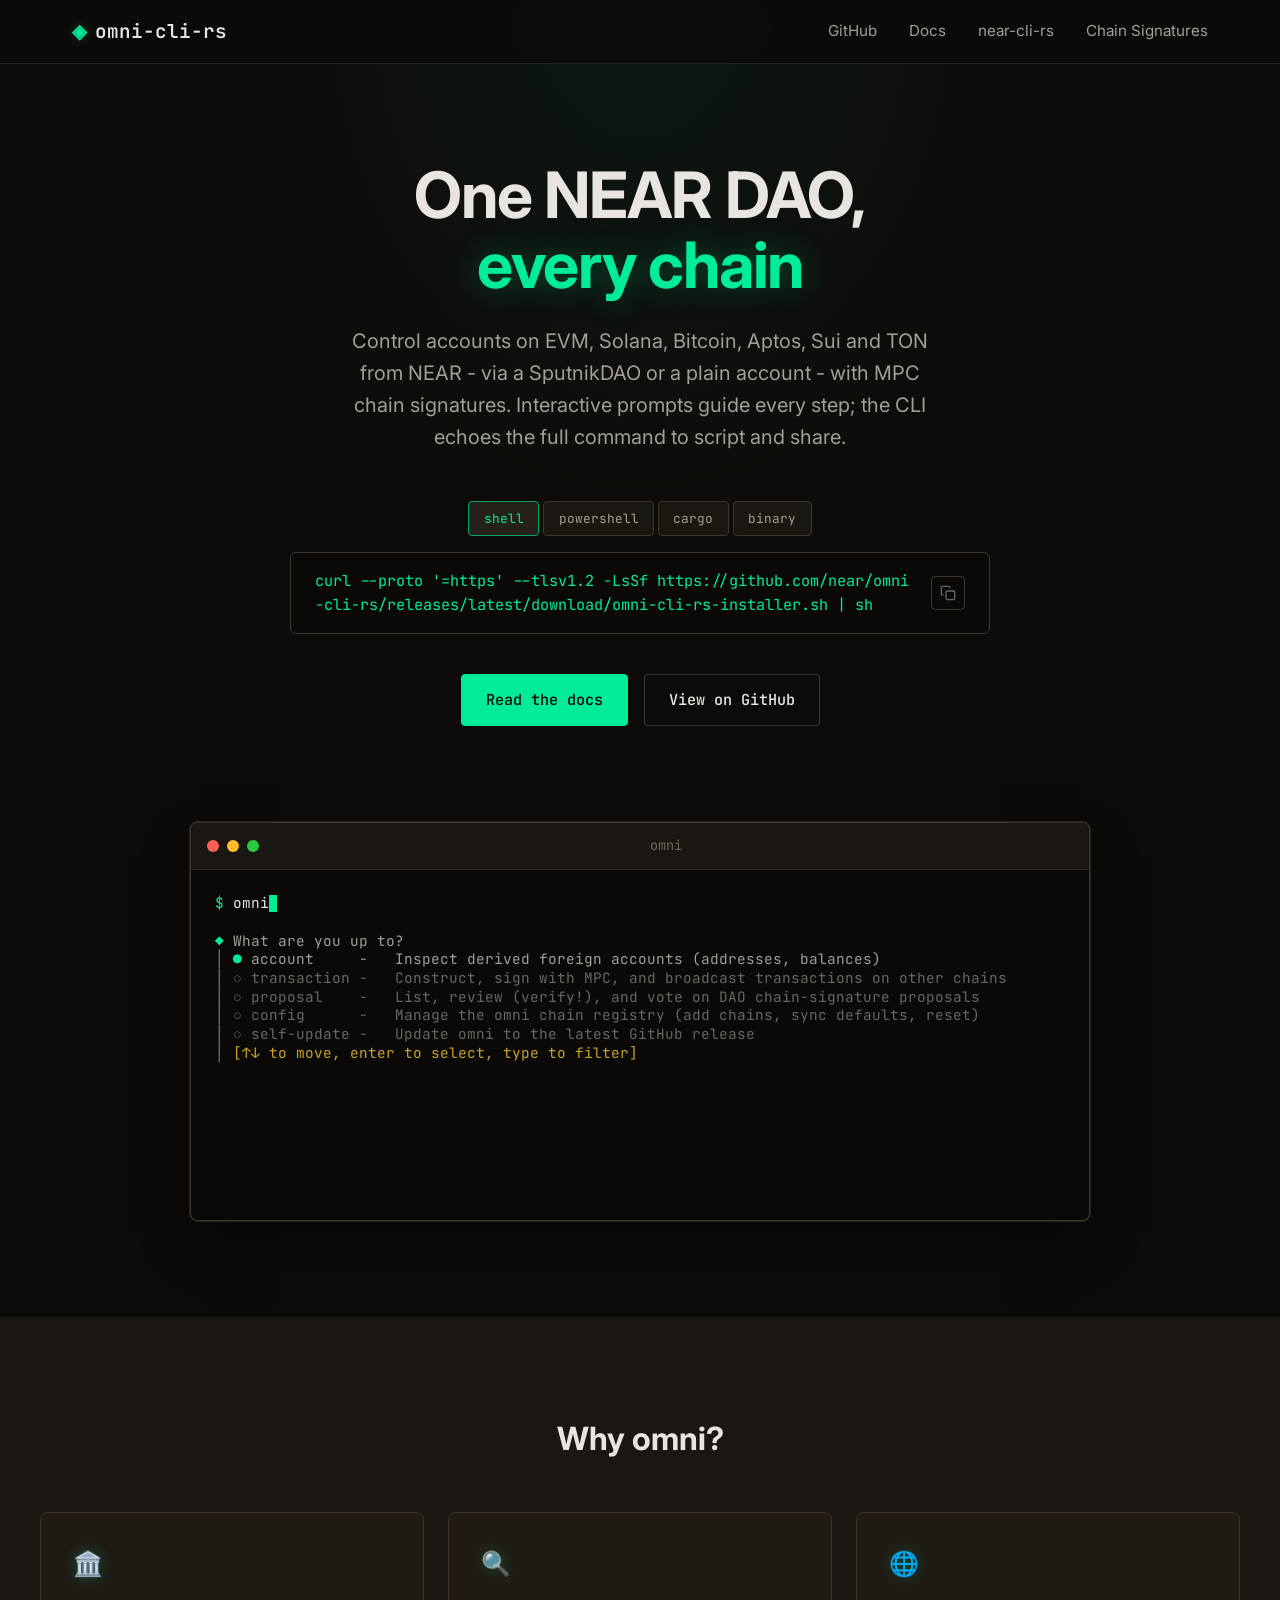
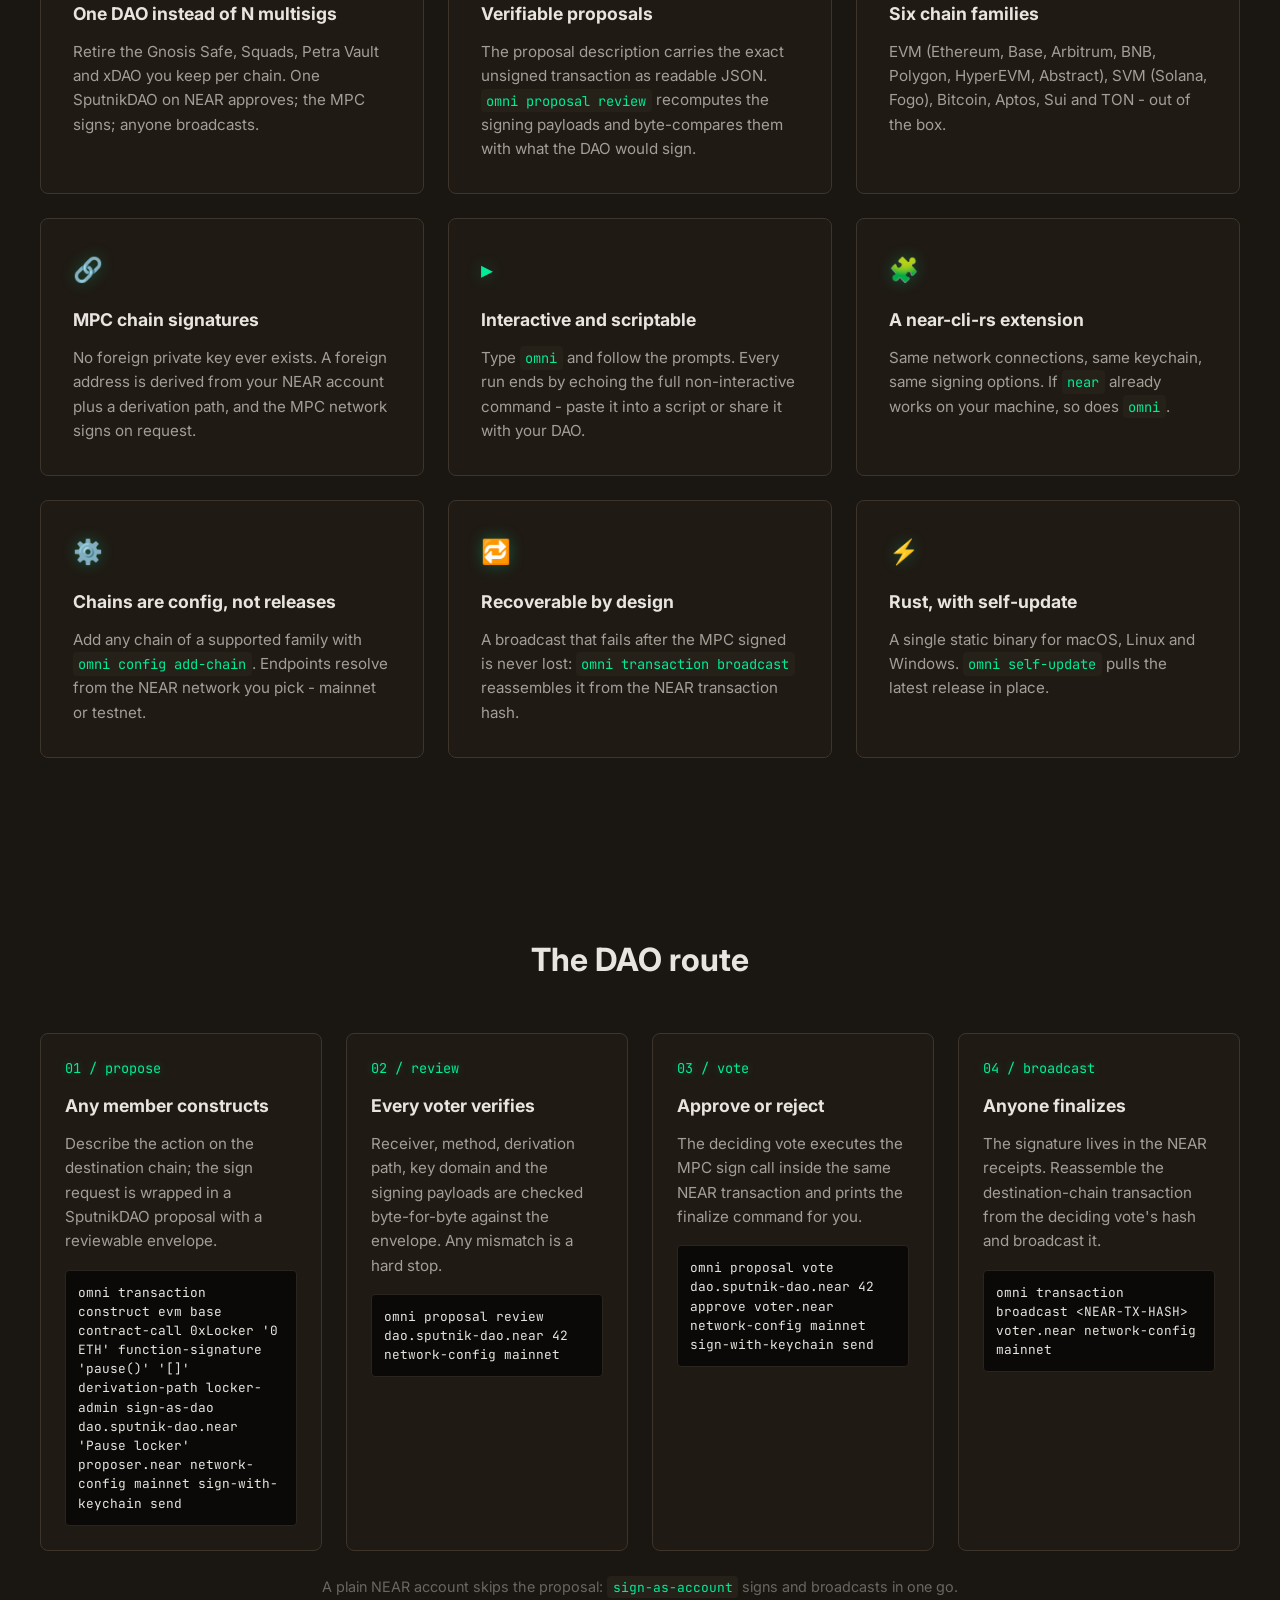
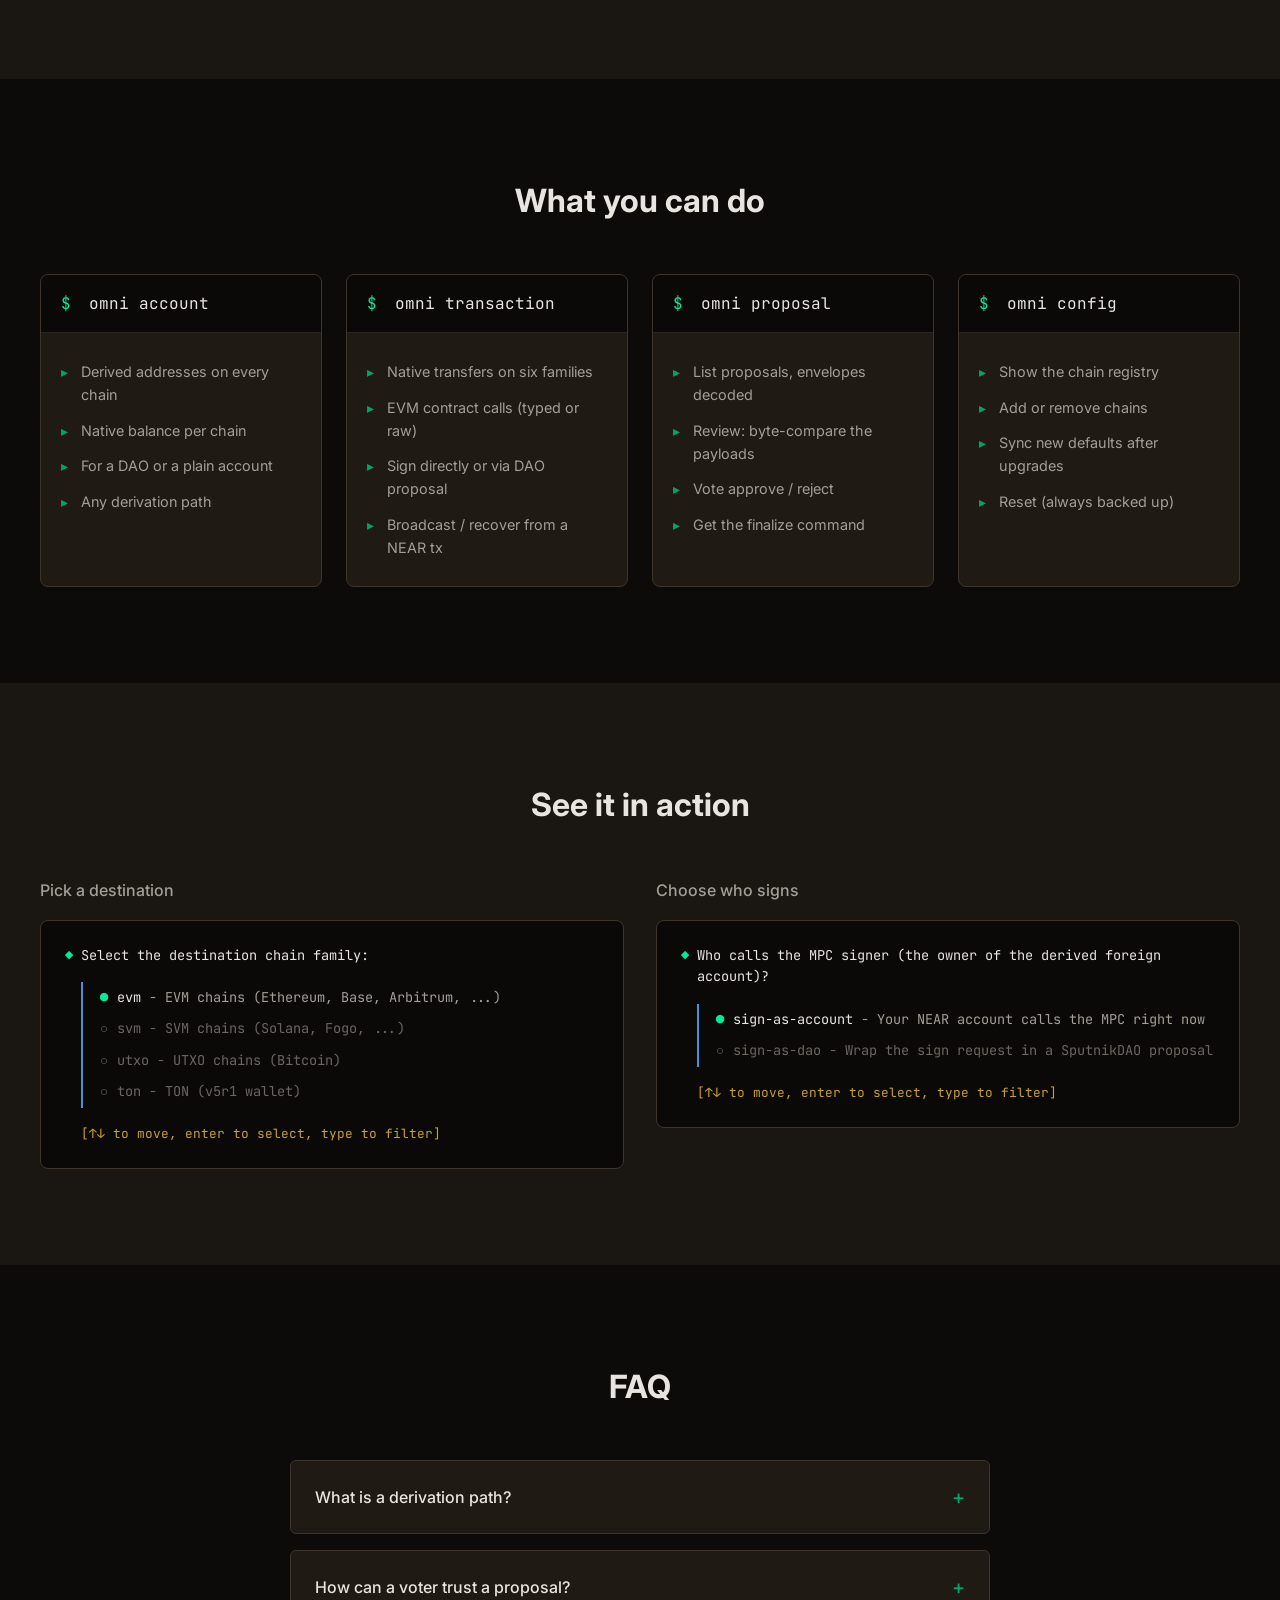
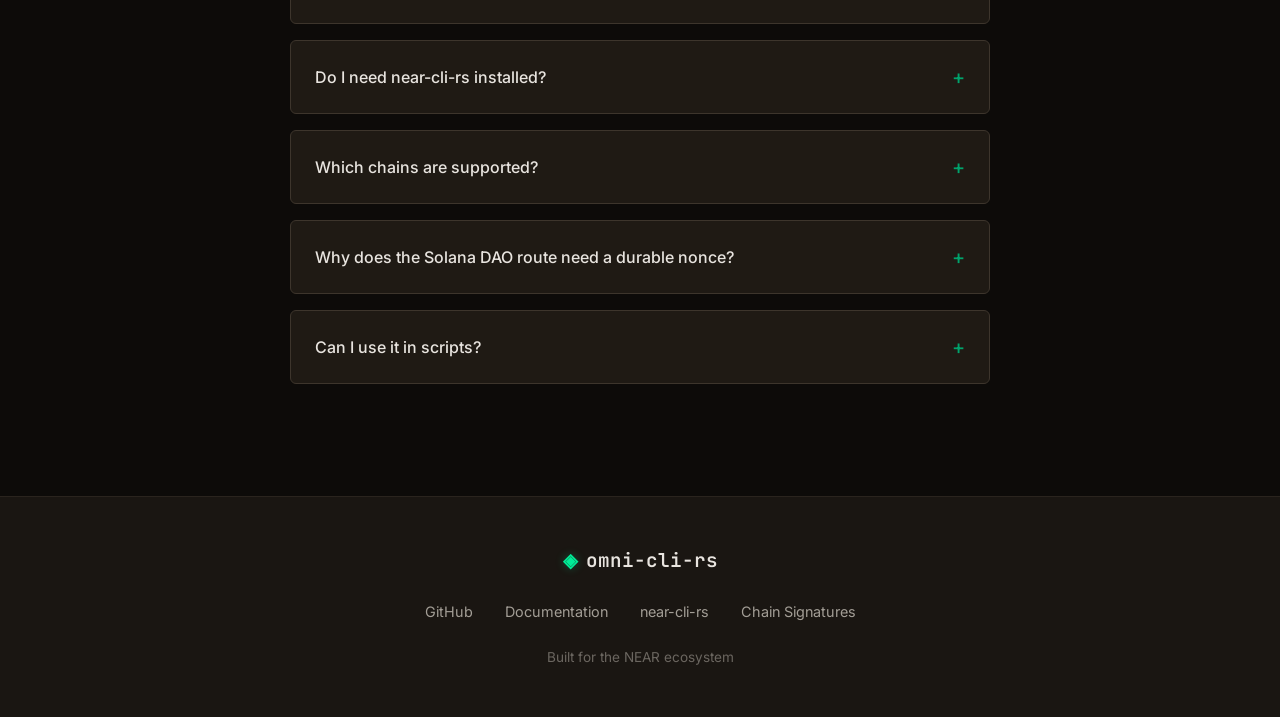
==== index.html @ b7db720e "initial commit" ====
<!DOCTYPE html>
<html lang="en">
<head>
    <meta charset="UTF-8">
    <meta name="viewport" content="width=device-width, initial-scale=1.0">
    <title>omni-cli-rs - One NEAR DAO, every chain</title>
    <meta name="description" content="omni controls accounts on EVM, Solana, Bitcoin, Aptos, Sui and TON from NEAR - via a SputnikDAO or a plain account - using MPC chain signatures. A near-cli-rs extension written in Rust.">
    <link rel="preconnect" href="https://fonts.googleapis.com">
    <link rel="preconnect" href="https://fonts.gstatic.com" crossorigin>
    <link href="https://fonts.googleapis.com/css2?family=JetBrains+Mono:wght@400;500;600;700&family=Inter:wght@400;500;600;700&display=swap" rel="stylesheet">
    <link rel="stylesheet" href="styles.css">
    <link rel="icon" type="image/svg+xml" href="favicon.svg">
</head>
<body>
    <!-- Navigation -->
    <nav class="nav">
        <div class="nav-container">
            <a href="./" class="nav-logo">
                <span class="logo-icon">◈</span>
                <span class="logo-text">omni-cli-rs</span>
            </a>
            <div class="nav-links">
                <a href="https://github.com/near/omni-cli-rs" target="_blank" rel="noopener">GitHub</a>
                <a href="https://github.com/near/omni-cli-rs#readme" target="_blank" rel="noopener">Docs</a>
                <a href="https://near.cli.rs" target="_blank" rel="noopener">near-cli-rs</a>
                <a href="https://docs.near.org/chain-abstraction/chain-signatures" target="_blank" rel="noopener">Chain Signatures</a>
            </div>
        </div>
    </nav>

    <!-- Hero Section -->
    <section class="hero">
        <div class="hero-content">
            <h1 class="hero-title">
                One NEAR DAO,<br>
                <span class="highlight">every chain</span>
            </h1>
            <p class="hero-subtitle">
                Control accounts on EVM, Solana, Bitcoin, Aptos, Sui and TON from NEAR -
                via a SputnikDAO or a plain account - with MPC chain signatures.
                Interactive prompts guide every step; the CLI echoes the full command to script and share.
            </p>

            <!-- Installation Tabs -->
            <div class="install-section">
                <div class="install-tabs">
                    <button class="install-tab active" data-tab="shell">shell</button>
                    <button class="install-tab" data-tab="powershell">powershell</button>
                    <button class="install-tab" data-tab="cargo">cargo</button>
                    <button class="install-tab" data-tab="binary">binary</button>
                </div>
                <div class="install-content">
                    <div class="install-pane active" id="shell">
                        <code>curl --proto '=https' --tlsv1.2 -LsSf https://github.com/near/omni-cli-rs/releases/latest/download/omni-cli-rs-installer.sh | sh</code>
                        <button class="copy-btn" data-copy="curl --proto '=https' --tlsv1.2 -LsSf https://github.com/near/omni-cli-rs/releases/latest/download/omni-cli-rs-installer.sh | sh" aria-label="Copy to clipboard">
                            <svg class="copy-icon" viewBox="0 0 24 24" fill="none" stroke="currentColor" stroke-width="2"><rect x="9" y="9" width="13" height="13" rx="2"/><path d="M5 15H4a2 2 0 01-2-2V4a2 2 0 012-2h9a2 2 0 012 2v1"/></svg>
                            <svg class="check-icon" viewBox="0 0 24 24" fill="none" stroke="currentColor" stroke-width="2"><polyline points="20 6 9 17 4 12"/></svg>
                        </button>
                    </div>
                    <div class="install-pane" id="powershell">
                        <code>irm https://github.com/near/omni-cli-rs/releases/latest/download/omni-cli-rs-installer.ps1 | iex</code>
                        <button class="copy-btn" data-copy="irm https://github.com/near/omni-cli-rs/releases/latest/download/omni-cli-rs-installer.ps1 | iex" aria-label="Copy to clipboard">
                            <svg class="copy-icon" viewBox="0 0 24 24" fill="none" stroke="currentColor" stroke-width="2"><rect x="9" y="9" width="13" height="13" rx="2"/><path d="M5 15H4a2 2 0 01-2-2V4a2 2 0 012-2h9a2 2 0 012 2v1"/></svg>
                            <svg class="check-icon" viewBox="0 0 24 24" fill="none" stroke="currentColor" stroke-width="2"><polyline points="20 6 9 17 4 12"/></svg>
                        </button>
                    </div>
                    <div class="install-pane" id="cargo">
                        <code>cargo install --git https://github.com/near/omni-cli-rs</code>
                        <button class="copy-btn" data-copy="cargo install --git https://github.com/near/omni-cli-rs" aria-label="Copy to clipboard">
                            <svg class="copy-icon" viewBox="0 0 24 24" fill="none" stroke="currentColor" stroke-width="2"><rect x="9" y="9" width="13" height="13" rx="2"/><path d="M5 15H4a2 2 0 01-2-2V4a2 2 0 012-2h9a2 2 0 012 2v1"/></svg>
                            <svg class="check-icon" viewBox="0 0 24 24" fill="none" stroke="currentColor" stroke-width="2"><polyline points="20 6 9 17 4 12"/></svg>
                        </button>
                    </div>
                    <div class="install-pane" id="binary">
                        <code># Download a portable binary from GitHub Releases<br>https://github.com/near/omni-cli-rs/releases</code>
                    </div>
                </div>
            </div>

            <div class="hero-cta">
                <a href="https://github.com/near/omni-cli-rs#readme" class="btn btn-primary">Read the docs</a>
                <a href="https://github.com/near/omni-cli-rs" class="btn btn-secondary">View on GitHub</a>
            </div>
        </div>
    </section>

    <!-- Terminal Demo Section -->
    <section class="demo-section">
        <div class="terminal-window">
            <div class="terminal-header">
                <div class="terminal-buttons">
                    <span class="terminal-btn close"></span>
                    <span class="terminal-btn minimize"></span>
                    <span class="terminal-btn maximize"></span>
                </div>
                <span class="terminal-title">omni</span>
            </div>
            <div class="terminal-body" id="terminal-demo">
                <!-- Terminal content will be animated here -->
            </div>
        </div>
    </section>

    <!-- Features Section -->
    <section class="features">
        <h2 class="section-title">Why omni?</h2>
        <div class="features-grid">
            <div class="feature-card">
                <div class="feature-icon">🏛️</div>
                <h3>One DAO instead of N multisigs</h3>
                <p>Retire the Gnosis Safe, Squads, Petra Vault and xDAO you keep per chain. One SputnikDAO on NEAR approves; the MPC signs; anyone broadcasts.</p>
            </div>
            <div class="feature-card">
                <div class="feature-icon">🔍</div>
                <h3>Verifiable proposals</h3>
                <p>The proposal description carries the exact unsigned transaction as readable JSON. <code>omni proposal review</code> recomputes the signing payloads and byte-compares them with what the DAO would sign.</p>
            </div>
            <div class="feature-card">
                <div class="feature-icon">🌐</div>
                <h3>Six chain families</h3>
                <p>EVM (Ethereum, Base, Arbitrum, BNB, Polygon, HyperEVM, Abstract), SVM (Solana, Fogo), Bitcoin, Aptos, Sui and TON - out of the box.</p>
            </div>
            <div class="feature-card">
                <div class="feature-icon">🔗</div>
                <h3>MPC chain signatures</h3>
                <p>No foreign private key ever exists. A foreign address is derived from your NEAR account plus a derivation path, and the MPC network signs on request.</p>
            </div>
            <div class="feature-card">
                <div class="feature-icon">▸</div>
                <h3>Interactive and scriptable</h3>
                <p>Type <code>omni</code> and follow the prompts. Every run ends by echoing the full non-interactive command - paste it into a script or share it with your DAO.</p>
            </div>
            <div class="feature-card">
                <div class="feature-icon">🧩</div>
                <h3>A near-cli-rs extension</h3>
                <p>Same network connections, same keychain, same signing options. If <code>near</code> already works on your machine, so does <code>omni</code>.</p>
            </div>
            <div class="feature-card">
                <div class="feature-icon">⚙️</div>
                <h3>Chains are config, not releases</h3>
                <p>Add any chain of a supported family with <code>omni config add-chain</code>. Endpoints resolve from the NEAR network you pick - mainnet or testnet.</p>
            </div>
            <div class="feature-card">
                <div class="feature-icon">🔁</div>
                <h3>Recoverable by design</h3>
                <p>A broadcast that fails after the MPC signed is never lost: <code>omni transaction broadcast</code> reassembles it from the NEAR transaction hash.</p>
            </div>
            <div class="feature-card">
                <div class="feature-icon">⚡</div>
                <h3>Rust, with self-update</h3>
                <p>A single static binary for macOS, Linux and Windows. <code>omni self-update</code> pulls the latest release in place.</p>
            </div>
        </div>
    </section>

    <!-- DAO route -->
    <section class="flow-section">
        <h2 class="section-title">The DAO route</h2>
        <div class="flow-grid">
            <div class="flow-step">
                <div class="flow-number">01 / propose</div>
                <h3>Any member constructs</h3>
                <p>Describe the action on the destination chain; the sign request is wrapped in a SputnikDAO proposal with a reviewable envelope.</p>
                <code>omni transaction construct evm base contract-call 0xLocker '0 ETH' function-signature 'pause()' '[]' derivation-path locker-admin sign-as-dao dao.sputnik-dao.near 'Pause locker' proposer.near network-config mainnet sign-with-keychain send</code>
            </div>
            <div class="flow-step">
                <div class="flow-number">02 / review</div>
                <h3>Every voter verifies</h3>
                <p>Receiver, method, derivation path, key domain and the signing payloads are checked byte-for-byte against the envelope. Any mismatch is a hard stop.</p>
                <code>omni proposal review dao.sputnik-dao.near 42 network-config mainnet</code>
            </div>
            <div class="flow-step">
                <div class="flow-number">03 / vote</div>
                <h3>Approve or reject</h3>
                <p>The deciding vote executes the MPC sign call inside the same NEAR transaction and prints the finalize command for you.</p>
                <code>omni proposal vote dao.sputnik-dao.near 42 approve voter.near network-config mainnet sign-with-keychain send</code>
            </div>
            <div class="flow-step">
                <div class="flow-number">04 / broadcast</div>
                <h3>Anyone finalizes</h3>
                <p>The signature lives in the NEAR receipts. Reassemble the destination-chain transaction from the deciding vote's hash and broadcast it.</p>
                <code>omni transaction broadcast &lt;NEAR-TX-HASH&gt; voter.near network-config mainnet</code>
            </div>
        </div>
        <p class="chains-note">A plain NEAR account skips the proposal: <code>sign-as-account</code> signs and broadcasts in one go.</p>
    </section>

    <!-- Commands Overview -->
    <section class="commands-section">
        <h2 class="section-title">What you can do</h2>
        <div class="commands-grid">
            <div class="command-card">
                <div class="command-header">
                    <span class="command-prompt">$</span>
                    <span class="command-name">omni account</span>
                </div>
                <ul class="command-list">
                    <li>Derived addresses on every chain</li>
                    <li>Native balance per chain</li>
                    <li>For a DAO or a plain account</li>
                    <li>Any derivation path</li>
                </ul>
            </div>
            <div class="command-card">
                <div class="command-header">
                    <span class="command-prompt">$</span>
                    <span class="command-name">omni transaction</span>
                </div>
                <ul class="command-list">
                    <li>Native transfers on six families</li>
                    <li>EVM contract calls (typed or raw)</li>
                    <li>Sign directly or via DAO proposal</li>
                    <li>Broadcast / recover from a NEAR tx</li>
                </ul>
            </div>
            <div class="command-card">
                <div class="command-header">
                    <span class="command-prompt">$</span>
                    <span class="command-name">omni proposal</span>
                </div>
                <ul class="command-list">
                    <li>List proposals, envelopes decoded</li>
                    <li>Review: byte-compare the payloads</li>
                    <li>Vote approve / reject</li>
                    <li>Get the finalize command</li>
                </ul>
            </div>
            <div class="command-card">
                <div class="command-header">
                    <span class="command-prompt">$</span>
                    <span class="command-name">omni config</span>
                </div>
                <ul class="command-list">
                    <li>Show the chain registry</li>
                    <li>Add or remove chains</li>
                    <li>Sync new defaults after upgrades</li>
                    <li>Reset (always backed up)</li>
                </ul>
            </div>
        </div>
    </section>

    <!-- Interactive Demo Terminals -->
    <section class="interactive-section">
        <h2 class="section-title">See it in action</h2>
        <div class="demo-grid">
            <div class="demo-card">
                <h3>Pick a destination</h3>
                <div class="mini-terminal">
                    <div class="term-line">
                        <span class="term-prompt">◆</span>
                        <span class="term-question">Select the destination chain family:</span>
                    </div>
                    <div class="term-options">
                        <div class="term-option selected">
                            <span class="radio filled"></span>
                            <span>evm</span>
                            <span class="term-desc">- EVM chains (Ethereum, Base, Arbitrum, ...)</span>
                        </div>
                        <div class="term-option">
                            <span class="radio"></span>
                            <span>svm</span>
                            <span class="term-desc">- SVM chains (Solana, Fogo, ...)</span>
                        </div>
                        <div class="term-option">
                            <span class="radio"></span>
                            <span>utxo</span>
                            <span class="term-desc">- UTXO chains (Bitcoin)</span>
                        </div>
                        <div class="term-option">
                            <span class="radio"></span>
                            <span>ton</span>
                            <span class="term-desc">- TON (v5r1 wallet)</span>
                        </div>
                    </div>
                    <div class="term-hint">[↑↓ to move, enter to select, type to filter]</div>
                </div>
            </div>
            <div class="demo-card">
                <h3>Choose who signs</h3>
                <div class="mini-terminal">
                    <div class="term-line">
                        <span class="term-prompt">◆</span>
                        <span class="term-question">Who calls the MPC signer (the owner of the derived foreign account)?</span>
                    </div>
                    <div class="term-options">
                        <div class="term-option selected">
                            <span class="radio filled"></span>
                            <span>sign-as-account</span>
                            <span class="term-desc">- Your NEAR account calls the MPC right now</span>
                        </div>
                        <div class="term-option">
                            <span class="radio"></span>
                            <span>sign-as-dao</span>
                            <span class="term-desc">- Wrap the sign request in a SputnikDAO proposal</span>
                        </div>
                    </div>
                    <div class="term-hint">[↑↓ to move, enter to select, type to filter]</div>
                </div>
            </div>
        </div>
    </section>

    <!-- FAQ Section -->
    <section class="faq-section">
        <h2 class="section-title">FAQ</h2>
        <div class="faq-list">
            <details class="faq-item">
                <summary>What is a derivation path?</summary>
                <p>A free-form label. The foreign address is a function of <em>(owner NEAR account, derivation path)</em>, so <code>dao.near</code> + <code>treasury</code> and <code>alice.near</code> + <code>treasury</code> are unrelated addresses on every chain. One DAO can run many independent foreign accounts just by using different paths. The default is <code>omni-1</code>.</p>
            </details>
            <details class="faq-item">
                <summary>How can a voter trust a proposal?</summary>
                <p>The proposal description holds the exact unsigned transaction as readable JSON - not a hash. <code>omni proposal review</code> rebuilds the signing payloads from it and byte-compares them against the <code>sign</code> arguments the DAO would actually send to the MPC, after checking the receiver contract, the method, the derivation path and the key domain. If anything differs, it refuses with <em>do NOT approve</em>.</p>
            </details>
            <details class="faq-item">
                <summary>Do I need near-cli-rs installed?</summary>
                <p>No - <code>omni</code> is a standalone binary. It does reuse the near-cli-rs configuration on your machine (network connections and the system keychain), so an existing <code>near</code> setup works as-is and <code>omni</code> creates a default one otherwise.</p>
            </details>
            <details class="faq-item">
                <summary>Which chains are supported?</summary>
                <p>Six families: EVM (eth, base, arb, bnb, pol, hyperevm, abs), SVM (solana, fogo), UTXO (btc), Aptos, Sui and TON. Any other chain of a supported family is a config entry - <code>omni config add-chain</code> - not a new release. Endpoints resolve from the NEAR network you select: mainnet to the chain's mainnet, testnet to its testnet.</p>
            </details>
            <details class="faq-item">
                <summary>Why does the Solana DAO route need a durable nonce?</summary>
                <p>A Solana recent blockhash expires in about a minute - far shorter than a DAO vote. Governance transactions therefore use a durable nonce account owned by the derived address. Create the deterministic one once with <code>omni transaction construct svm solana setup-nonce</code> (account-owned paths), or pass an externally created one with <code>--nonce-account</code> (DAO-owned paths).</p>
            </details>
            <details class="faq-item">
                <summary>Can I use it in scripts?</summary>
                <p>Yes. Every interactive run ends by echoing the complete non-interactive command, and all arguments can be passed directly. <code>--quiet</code> trims the output for pipelines.</p>
            </details>
        </div>
    </section>

    <!-- Footer -->
    <footer class="footer">
        <div class="footer-content">
            <div class="footer-logo">
                <span class="logo-icon">◈</span>
                <span>omni-cli-rs</span>
            </div>
            <div class="footer-links">
                <a href="https://github.com/near/omni-cli-rs" target="_blank" rel="noopener">GitHub</a>
                <a href="https://github.com/near/omni-cli-rs#readme" target="_blank" rel="noopener">Documentation</a>
                <a href="https://near.cli.rs" target="_blank" rel="noopener">near-cli-rs</a>
                <a href="https://docs.near.org/chain-abstraction/chain-signatures" target="_blank" rel="noopener">Chain Signatures</a>
            </div>
            <p class="footer-copyright">Built for the NEAR ecosystem</p>
        </div>
    </footer>

    <script src="script.js"></script>
</body>
</html>
---- styles.css ----
/* CSS Variables - Brown-black + Neon Green Theme */
:root {
    /* Brown-black backgrounds */
    --bg-primary: #0d0b09;
    --bg-secondary: #1a1612;
    --bg-tertiary: #252018;
    --bg-card: #1f1a14;
    --bg-terminal: #0a0908;

    /* Neon green accents */
    --accent-primary: #00ec97;
    --accent-secondary: #00d489;
    --accent-dim: #00a36c;
    --accent-glow: rgba(0, 236, 151, 0.3);

    /* Text colors */
    --text-primary: #e8e4df;
    --text-secondary: #a39e96;
    --text-muted: #6b6660;
    --text-code: #c9c5bf;

    /* Border colors */
    --border-primary: #3d352c;
    --border-secondary: #2a241e;
    --border-accent: var(--accent-dim);

    /* Typography */
    --font-sans: 'Inter', -apple-system, BlinkMacSystemFont, sans-serif;
    --font-mono: 'JetBrains Mono', 'Fira Code', 'Consolas', monospace;

    /* Spacing */
    --container-max: 1200px;
    --section-padding: 6rem 2rem;
}

/* Reset & Base */
*, *::before, *::after {
    box-sizing: border-box;
    margin: 0;
    padding: 0;
}

html {
    scroll-behavior: smooth;
}

body {
    font-family: var(--font-sans);
    background-color: var(--bg-primary);
    color: var(--text-primary);
    line-height: 1.6;
    -webkit-font-smoothing: antialiased;
    -moz-osx-font-smoothing: grayscale;
}

a {
    color: var(--accent-primary);
    text-decoration: none;
    transition: color 0.2s ease;
}

a:hover {
    color: var(--accent-secondary);
}

code {
    font-family: var(--font-mono);
    background: var(--bg-tertiary);
    padding: 0.2em 0.4em;
    border-radius: 4px;
    font-size: 0.9em;
    color: var(--accent-primary);
}

/* Navigation */
.nav {
    position: fixed;
    top: 0;
    left: 0;
    right: 0;
    z-index: 100;
    background: rgba(13, 11, 9, 0.9);
    backdrop-filter: blur(10px);
    border-bottom: 1px solid var(--border-secondary);
}

.nav-container {
    max-width: var(--container-max);
    margin: 0 auto;
    padding: 1rem 2rem;
    display: flex;
    justify-content: space-between;
    align-items: center;
}

.nav-logo {
    display: flex;
    align-items: center;
    gap: 0.5rem;
    font-family: var(--font-mono);
    font-weight: 600;
    font-size: 1.2rem;
    color: var(--text-primary);
}

.logo-icon {
    color: var(--accent-primary);
    text-shadow: 0 0 10px var(--accent-glow);
}

.nav-links {
    display: flex;
    gap: 2rem;
}

.nav-links a {
    color: var(--text-secondary);
    font-size: 0.95rem;
    transition: color 0.2s ease;
}

.nav-links a:hover {
    color: var(--accent-primary);
}

/* Hero Section */
.hero {
    padding: 10rem 2rem 6rem;
    text-align: center;
    background:
        radial-gradient(ellipse at 50% 0%, rgba(0, 236, 151, 0.05) 0%, transparent 50%),
        var(--bg-primary);
}

.hero-content {
    max-width: 800px;
    margin: 0 auto;
}

.hero-title {
    font-size: clamp(2.5rem, 6vw, 4rem);
    font-weight: 700;
    line-height: 1.1;
    margin-bottom: 1.5rem;
    letter-spacing: -0.02em;
}

.hero-title .highlight {
    color: var(--accent-primary);
    text-shadow: 0 0 30px var(--accent-glow);
}

.hero-subtitle {
    font-size: 1.25rem;
    color: var(--text-secondary);
    max-width: 600px;
    margin: 0 auto 3rem;
}

/* Installation Tabs */
.install-section {
    margin-bottom: 2.5rem;
}

.install-tabs {
    display: flex;
    justify-content: center;
    gap: 0.25rem;
    margin-bottom: 1rem;
    flex-wrap: wrap;
}

.install-tab {
    background: var(--bg-secondary);
    border: 1px solid var(--border-primary);
    color: var(--text-secondary);
    padding: 0.5rem 0.9rem;
    font-family: var(--font-mono);
    font-size: 0.8rem;
    cursor: pointer;
    transition: all 0.2s ease;
    border-radius: 4px;
}

.install-tab:hover {
    background: var(--bg-tertiary);
    color: var(--text-primary);
}

.install-tab.active {
    background: var(--bg-tertiary);
    border-color: var(--accent-dim);
    color: var(--accent-primary);
}

.install-content {
    background: var(--bg-terminal);
    border: 1px solid var(--border-primary);
    border-radius: 6px;
    padding: 1rem 1.5rem;
    max-width: 700px;
    margin: 0 auto;
}

.install-pane {
    display: none;
    align-items: center;
    gap: 1rem;
}

.install-pane.active {
    display: flex;
}

.install-pane code {
    background: transparent;
    color: var(--accent-primary);
    font-size: 0.95rem;
    padding: 0;
    flex: 1;
    text-align: left;
    word-break: break-all;
}

/* Copy Button */
.copy-btn {
    background: transparent;
    border: 1px solid var(--border-primary);
    border-radius: 4px;
    padding: 0.5rem;
    cursor: pointer;
    color: var(--text-muted);
    transition: all 0.2s ease;
    flex-shrink: 0;
    display: flex;
    align-items: center;
    justify-content: center;
}

.copy-btn:hover {
    border-color: var(--accent-dim);
    color: var(--accent-primary);
}

.copy-btn svg {
    width: 16px;
    height: 16px;
}

.copy-btn .check-icon {
    display: none;
    color: var(--accent-primary);
}

.copy-btn.copied .copy-icon {
    display: none;
}

.copy-btn.copied .check-icon {
    display: block;
}

/* CTA Buttons */
.hero-cta {
    display: flex;
    gap: 1rem;
    justify-content: center;
    flex-wrap: wrap;
}

.btn {
    display: inline-flex;
    align-items: center;
    gap: 0.5rem;
    padding: 0.8rem 1.5rem;
    font-family: var(--font-mono);
    font-size: 0.95rem;
    font-weight: 500;
    border-radius: 4px;
    transition: all 0.2s ease;
    border: 1px solid transparent;
}

.btn-primary {
    background: var(--accent-primary);
    color: var(--bg-primary);
    border-color: var(--accent-primary);
}

.btn-primary:hover {
    background: var(--accent-secondary);
    border-color: var(--accent-secondary);
    color: var(--bg-primary);
    box-shadow: 0 0 20px var(--accent-glow);
}

.btn-secondary {
    background: transparent;
    color: var(--text-primary);
    border-color: var(--border-primary);
}

.btn-secondary:hover {
    border-color: var(--accent-dim);
    color: var(--accent-primary);
}

/* Terminal Demo */
.demo-section {
    padding: 0 2rem 6rem;
}

.terminal-window {
    max-width: 900px;
    margin: 0 auto;
    background: var(--bg-terminal);
    border-radius: 8px;
    border: 1px solid var(--border-primary);
    overflow: hidden;
    box-shadow:
        0 0 0 1px var(--border-secondary),
        0 25px 50px -12px rgba(0, 0, 0, 0.5);
}

.terminal-header {
    background: var(--bg-secondary);
    padding: 0.75rem 1rem;
    display: flex;
    align-items: center;
    border-bottom: 1px solid var(--border-secondary);
}

.terminal-buttons {
    display: flex;
    gap: 8px;
}

.terminal-btn {
    width: 12px;
    height: 12px;
    border-radius: 50%;
}

.terminal-btn.close { background: #ff5f57; }
.terminal-btn.minimize { background: #ffbd2e; }
.terminal-btn.maximize { background: #28c840; }

.terminal-title {
    flex: 1;
    text-align: center;
    font-family: var(--font-mono);
    font-size: 0.85rem;
    color: var(--text-muted);
}

.terminal-body {
    padding: 1.5rem;
    font-family: var(--font-mono);
    font-size: 0.9rem;
    min-height: 350px;
    line-height: 1.3;
}

.terminal-prompt {
    color: var(--accent-primary);
}

.terminal-command {
    color: var(--text-primary);
}

.terminal-output {
    color: var(--text-secondary);
}

.terminal-highlight {
    color: var(--accent-primary);
}

.terminal-dim {
    color: var(--text-muted);
}

.terminal-cursor {
    display: inline-block;
    width: 8px;
    height: 1.2em;
    background: var(--accent-primary);
    animation: blink 1s step-end infinite;
    vertical-align: text-bottom;
}

@keyframes blink {
    50% { opacity: 0; }
}

/* Features Section */
.features {
    padding: var(--section-padding);
    background: var(--bg-secondary);
}

.section-title {
    text-align: center;
    font-size: 2rem;
    margin-bottom: 3rem;
    color: var(--text-primary);
}

.features-grid {
    max-width: var(--container-max);
    margin: 0 auto;
    display: grid;
    grid-template-columns: repeat(auto-fit, minmax(300px, 1fr));
    gap: 1.5rem;
}

.feature-card {
    background: var(--bg-card);
    border: 1px solid var(--border-primary);
    border-radius: 8px;
    padding: 2rem;
    transition: all 0.2s ease;
}

.feature-card:hover {
    border-color: var(--accent-dim);
    transform: translateY(-2px);
}

.feature-icon {
    font-size: 1.5rem;
    margin-bottom: 1rem;
    color: var(--accent-primary);
    text-shadow: 0 0 15px var(--accent-glow);
}

.feature-card h3 {
    font-size: 1.1rem;
    margin-bottom: 0.75rem;
    color: var(--text-primary);
}

.feature-card p {
    color: var(--text-secondary);
    font-size: 0.95rem;
}

/* Commands Section */
.commands-section {
    padding: var(--section-padding);
}

.commands-grid {
    max-width: var(--container-max);
    margin: 0 auto;
    display: grid;
    grid-template-columns: repeat(auto-fit, minmax(250px, 1fr));
    gap: 1.5rem;
}

.command-card {
    background: var(--bg-card);
    border: 1px solid var(--border-primary);
    border-radius: 8px;
    overflow: hidden;
}

.command-header {
    background: var(--bg-terminal);
    padding: 1rem 1.25rem;
    border-bottom: 1px solid var(--border-secondary);
    font-family: var(--font-mono);
}

.command-prompt {
    color: var(--accent-primary);
    margin-right: 0.5rem;
}

.command-name {
    color: var(--text-primary);
}

.command-list {
    padding: 1.25rem;
    list-style: none;
}

.command-list li {
    padding: 0.4rem 0;
    color: var(--text-secondary);
    font-size: 0.9rem;
    position: relative;
    padding-left: 1.25rem;
}

.command-list li::before {
    content: "▸";
    position: absolute;
    left: 0;
    color: var(--accent-dim);
}

/* Interactive Demo Section */
.interactive-section {
    padding: var(--section-padding);
    background: var(--bg-secondary);
}

.demo-grid {
    max-width: var(--container-max);
    margin: 0 auto;
    display: grid;
    grid-template-columns: repeat(auto-fit, minmax(400px, 1fr));
    gap: 2rem;
}

.demo-card h3 {
    font-size: 1rem;
    color: var(--text-secondary);
    margin-bottom: 1rem;
    font-weight: 500;
}

.mini-terminal {
    background: var(--bg-terminal);
    border: 1px solid var(--border-primary);
    border-radius: 8px;
    padding: 1.5rem;
    font-family: var(--font-mono);
    font-size: 0.85rem;
}

.term-line {
    display: flex;
    align-items: baseline;
    gap: 0.5rem;
    margin-bottom: 1rem;
}

.term-prompt {
    color: var(--accent-primary);
}

.term-question {
    color: var(--text-primary);
}

.term-options {
    margin-left: 1rem;
    border-left: 2px solid #4a90d9;
    padding-left: 1rem;
}

.term-option {
    display: flex;
    align-items: baseline;
    gap: 0.5rem;
    padding: 0.3rem 0;
    color: var(--text-muted);
}

.term-option.selected {
    color: var(--text-primary);
}

.radio {
    display: inline-block;
    width: 10px;
    text-align: center;
}

.radio::before {
    content: "○";
}

.radio.filled::before {
    content: "●";
    color: var(--accent-primary);
}

.term-desc {
    color: var(--text-muted);
}

.term-option.selected .term-desc {
    color: var(--text-secondary);
}

.term-hint {
    margin-top: 1rem;
    margin-left: 1rem;
    color: #c9a227;
    font-size: 0.8rem;
}

/* Stats Section */
.stats-section {
    padding: 4rem 2rem;
    border-top: 1px solid var(--border-secondary);
    border-bottom: 1px solid var(--border-secondary);
}

.stats-grid {
    max-width: 800px;
    margin: 0 auto;
    display: grid;
    grid-template-columns: repeat(3, 1fr);
    gap: 2rem;
    text-align: center;
}

.stat-value {
    font-family: var(--font-mono);
    font-size: 2rem;
    font-weight: 700;
    color: var(--accent-primary);
    text-shadow: 0 0 20px var(--accent-glow);
}

.stat-label {
    color: var(--text-secondary);
    font-size: 0.9rem;
    margin-top: 0.5rem;
}

/* FAQ Section */
.faq-section {
    padding: var(--section-padding);
}

.faq-list {
    max-width: 700px;
    margin: 0 auto;
}

.faq-item {
    background: var(--bg-card);
    border: 1px solid var(--border-primary);
    border-radius: 6px;
    margin-bottom: 1rem;
    overflow: hidden;
}

.faq-item summary {
    padding: 1.25rem 1.5rem;
    cursor: pointer;
    font-weight: 500;
    color: var(--text-primary);
    display: flex;
    justify-content: space-between;
    align-items: center;
    list-style: none;
}

.faq-item summary::-webkit-details-marker {
    display: none;
}

.faq-item summary::after {
    content: "+";
    font-size: 1.25rem;
    color: var(--accent-dim);
    transition: transform 0.2s ease;
}

.faq-item[open] summary::after {
    content: "−";
}

.faq-item p {
    padding: 0 1.5rem 1.25rem;
    color: var(--text-secondary);
    line-height: 1.7;
}

/* Footer */
.footer {
    background: var(--bg-secondary);
    padding: 3rem 2rem;
    border-top: 1px solid var(--border-secondary);
}

.footer-content {
    max-width: var(--container-max);
    margin: 0 auto;
    text-align: center;
}

.footer-logo {
    font-family: var(--font-mono);
    font-size: 1.2rem;
    font-weight: 600;
    color: var(--text-primary);
    margin-bottom: 1.5rem;
    display: flex;
    align-items: center;
    justify-content: center;
    gap: 0.5rem;
}

.footer-logo .logo-icon {
    color: var(--accent-primary);
}

.footer-links {
    display: flex;
    justify-content: center;
    gap: 2rem;
    margin-bottom: 1.5rem;
    flex-wrap: wrap;
}

.footer-links a {
    color: var(--text-secondary);
    font-size: 0.9rem;
}

.footer-links a:hover {
    color: var(--accent-primary);
}

.footer-copyright {
    color: var(--text-muted);
    font-size: 0.85rem;
}

/* Responsive */
@media (max-width: 768px) {
    .nav-links {
        display: none;
    }

    .hero {
        padding: 8rem 1.5rem 4rem;
    }

    .hero-title {
        font-size: 2rem;
    }

    .demo-grid {
        grid-template-columns: 1fr;
    }

    .stats-grid {
        grid-template-columns: 1fr;
        gap: 1.5rem;
    }

    .terminal-body {
        font-size: 0.8rem;
        padding: 1rem;
    }
}

/* ---------------------------------------------------------------- omni additions */

/* Keep column alignment in table-style terminal output. */
.terminal-line {
    white-space: pre-wrap;
}

.terminal-body {
    overflow-x: auto;
}

.terminal-ok {
    color: var(--accent-primary);
}

.terminal-warn {
    color: #c9a227;
}

/* The DAO route: four numbered steps in the command-card style. */
.flow-section {
    padding: 5rem 2rem;
    background: var(--bg-secondary);
}

.flow-grid {
    max-width: var(--container-max);
    margin: 0 auto;
    display: grid;
    grid-template-columns: repeat(auto-fit, minmax(250px, 1fr));
    gap: 1.5rem;
}

.flow-step {
    background: var(--bg-card);
    border: 1px solid var(--border-primary);
    border-radius: 8px;
    padding: 1.5rem;
    transition: all 0.2s ease;
}

.flow-step:hover {
    border-color: var(--accent-dim);
}

.flow-number {
    font-family: var(--font-mono);
    color: var(--accent-primary);
    font-size: 0.85rem;
    margin-bottom: 0.75rem;
    text-shadow: 0 0 10px var(--accent-glow);
}

.flow-step h3 {
    font-size: 1.1rem;
    margin-bottom: 0.75rem;
}

.flow-step p {
    color: var(--text-secondary);
    font-size: 0.95rem;
    line-height: 1.6;
    margin-bottom: 1rem;
}

.flow-step code {
    display: block;
    background: var(--bg-terminal);
    border: 1px solid var(--border-secondary);
    border-radius: 4px;
    padding: 0.75rem;
    font-size: 0.8rem;
    line-height: 1.5;
    color: var(--text-primary);
    white-space: pre-wrap;
    word-break: break-word;
}

.chains-note {
    max-width: var(--container-max);
    margin: 1.5rem auto 0;
    text-align: center;
    color: var(--text-muted);
    font-size: 0.9rem;
}
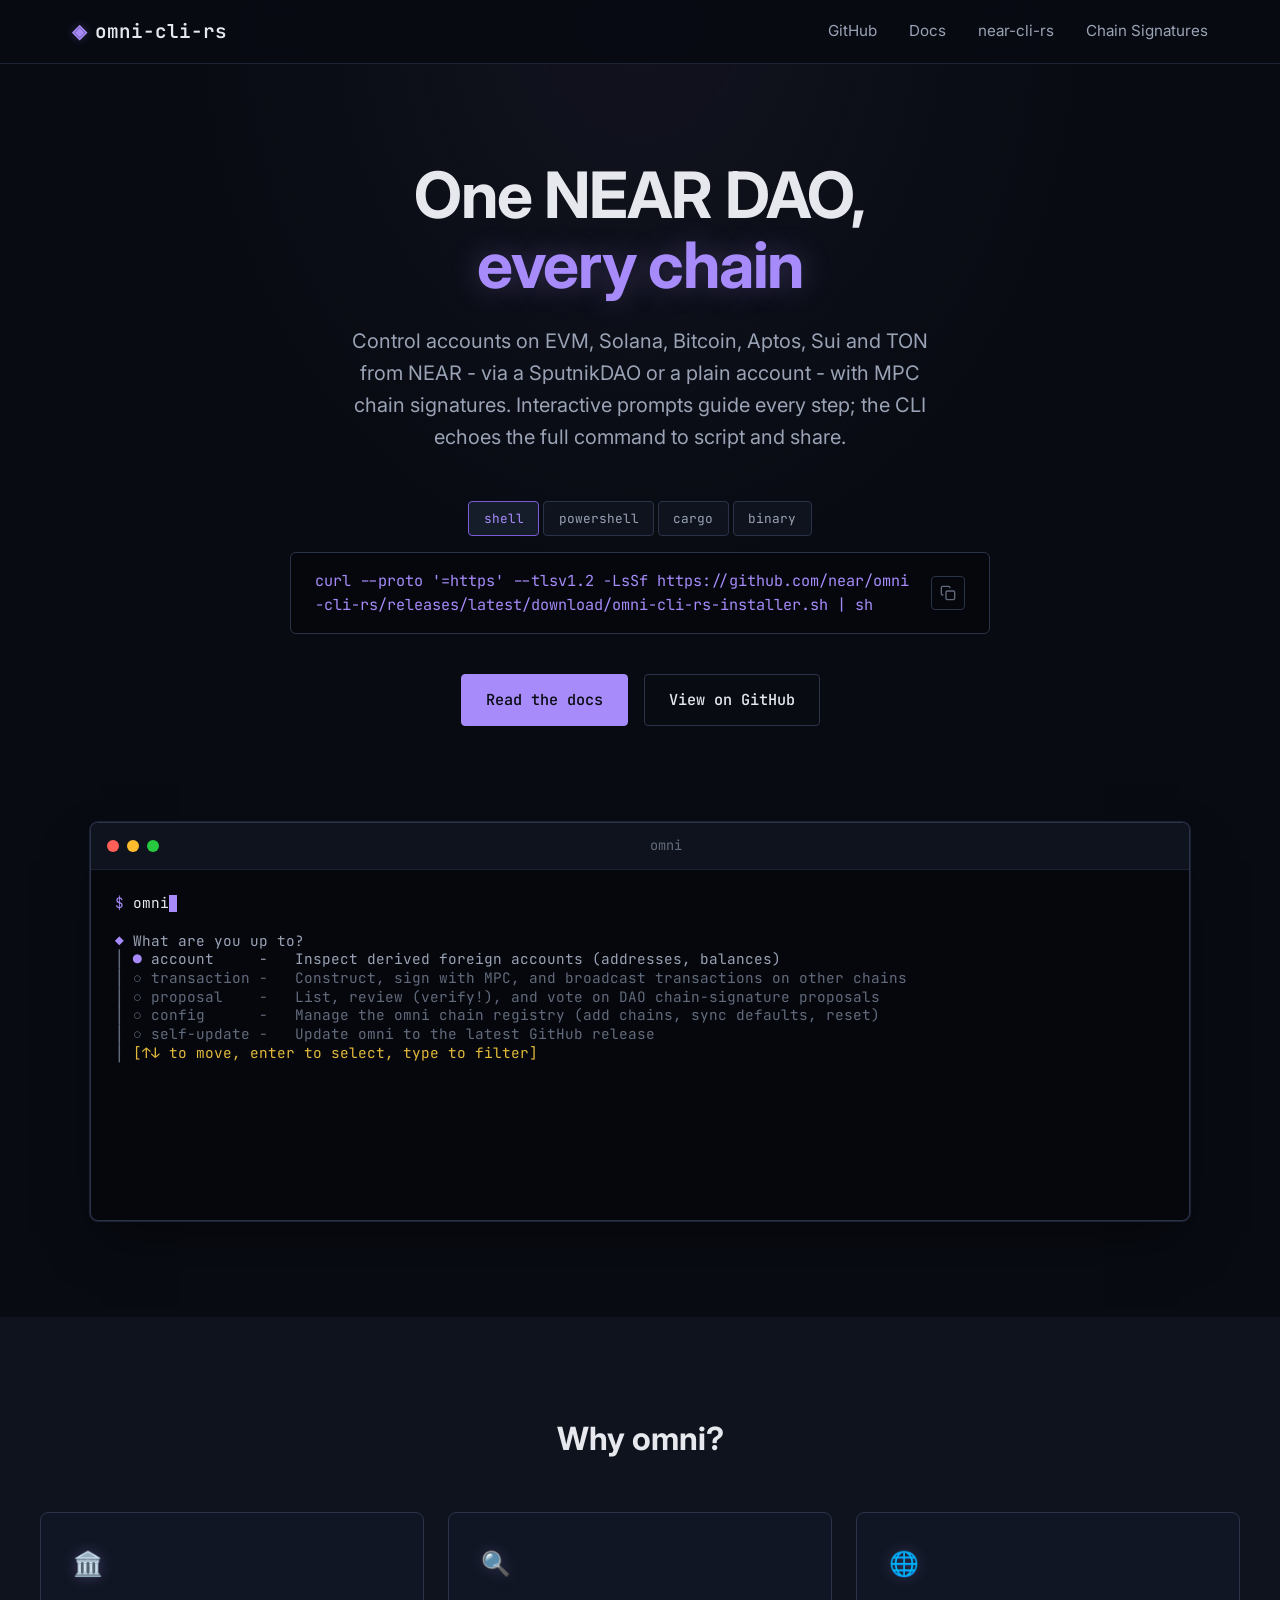
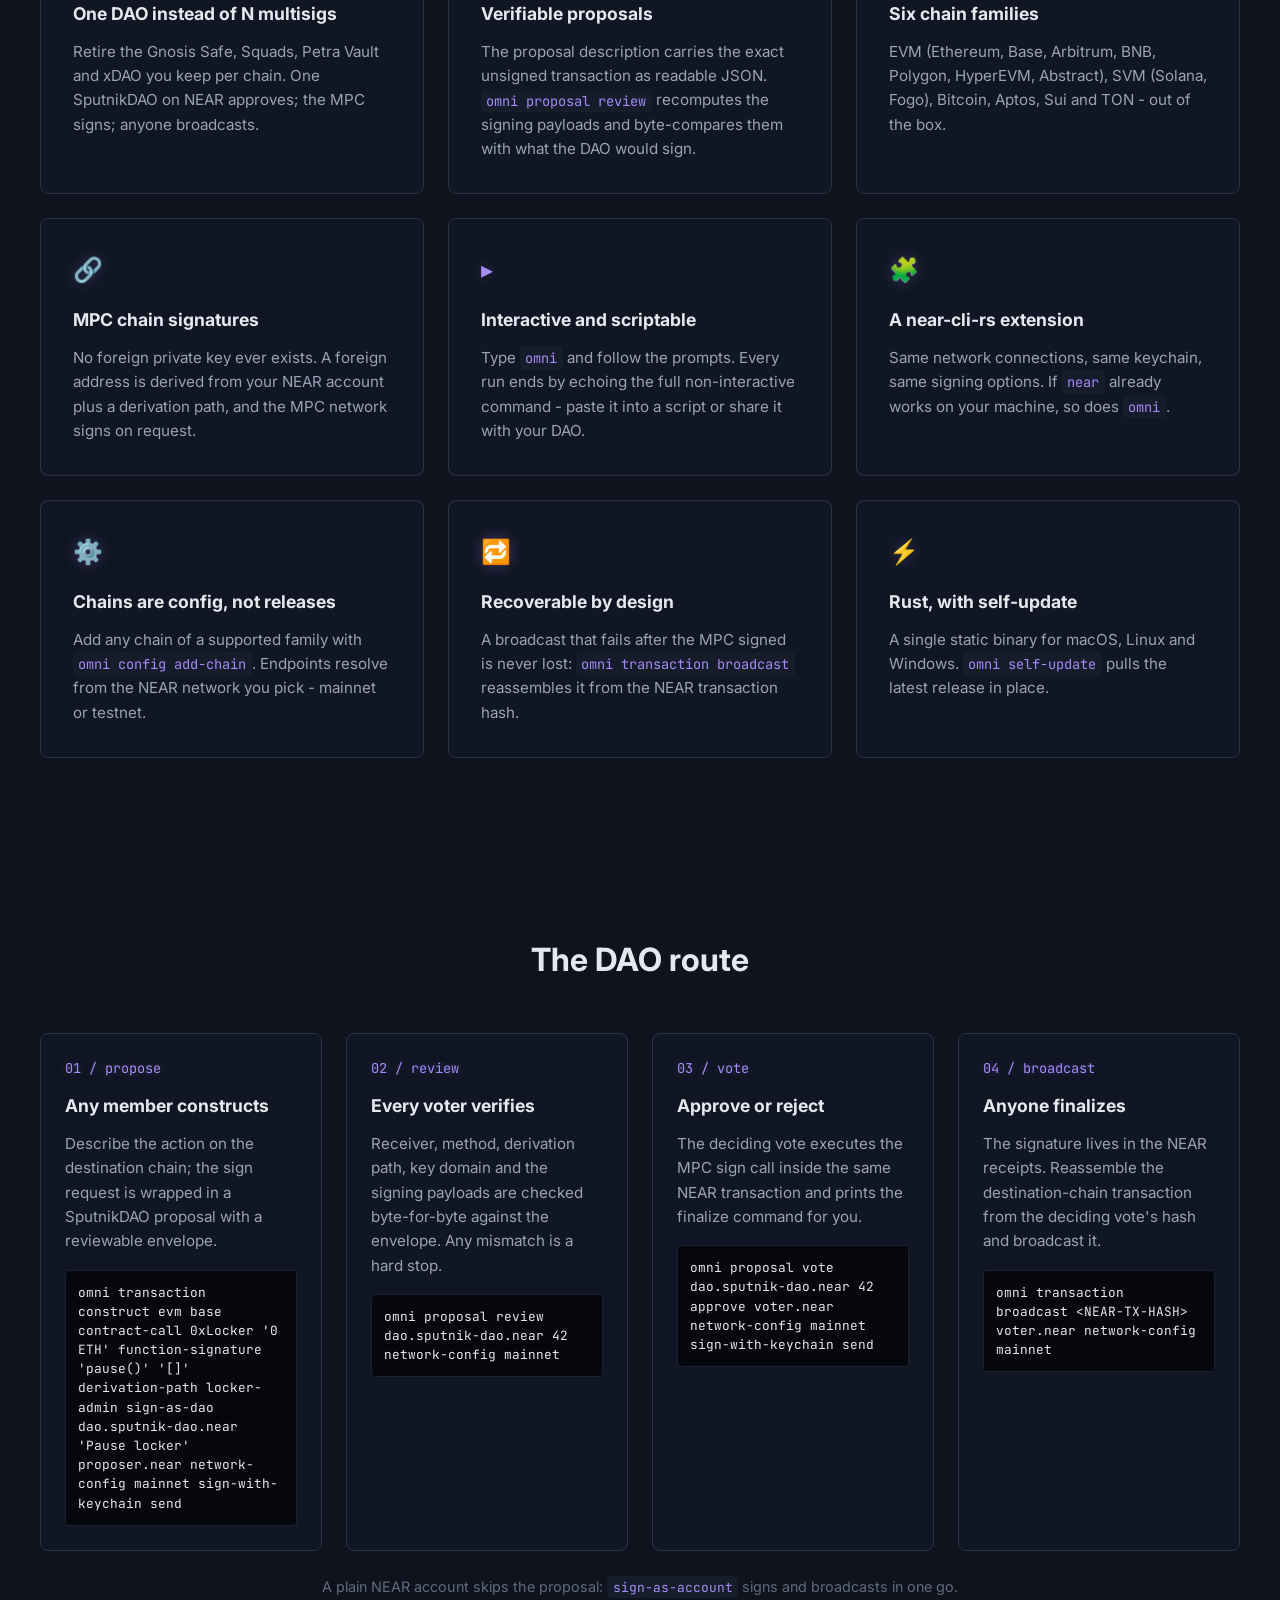
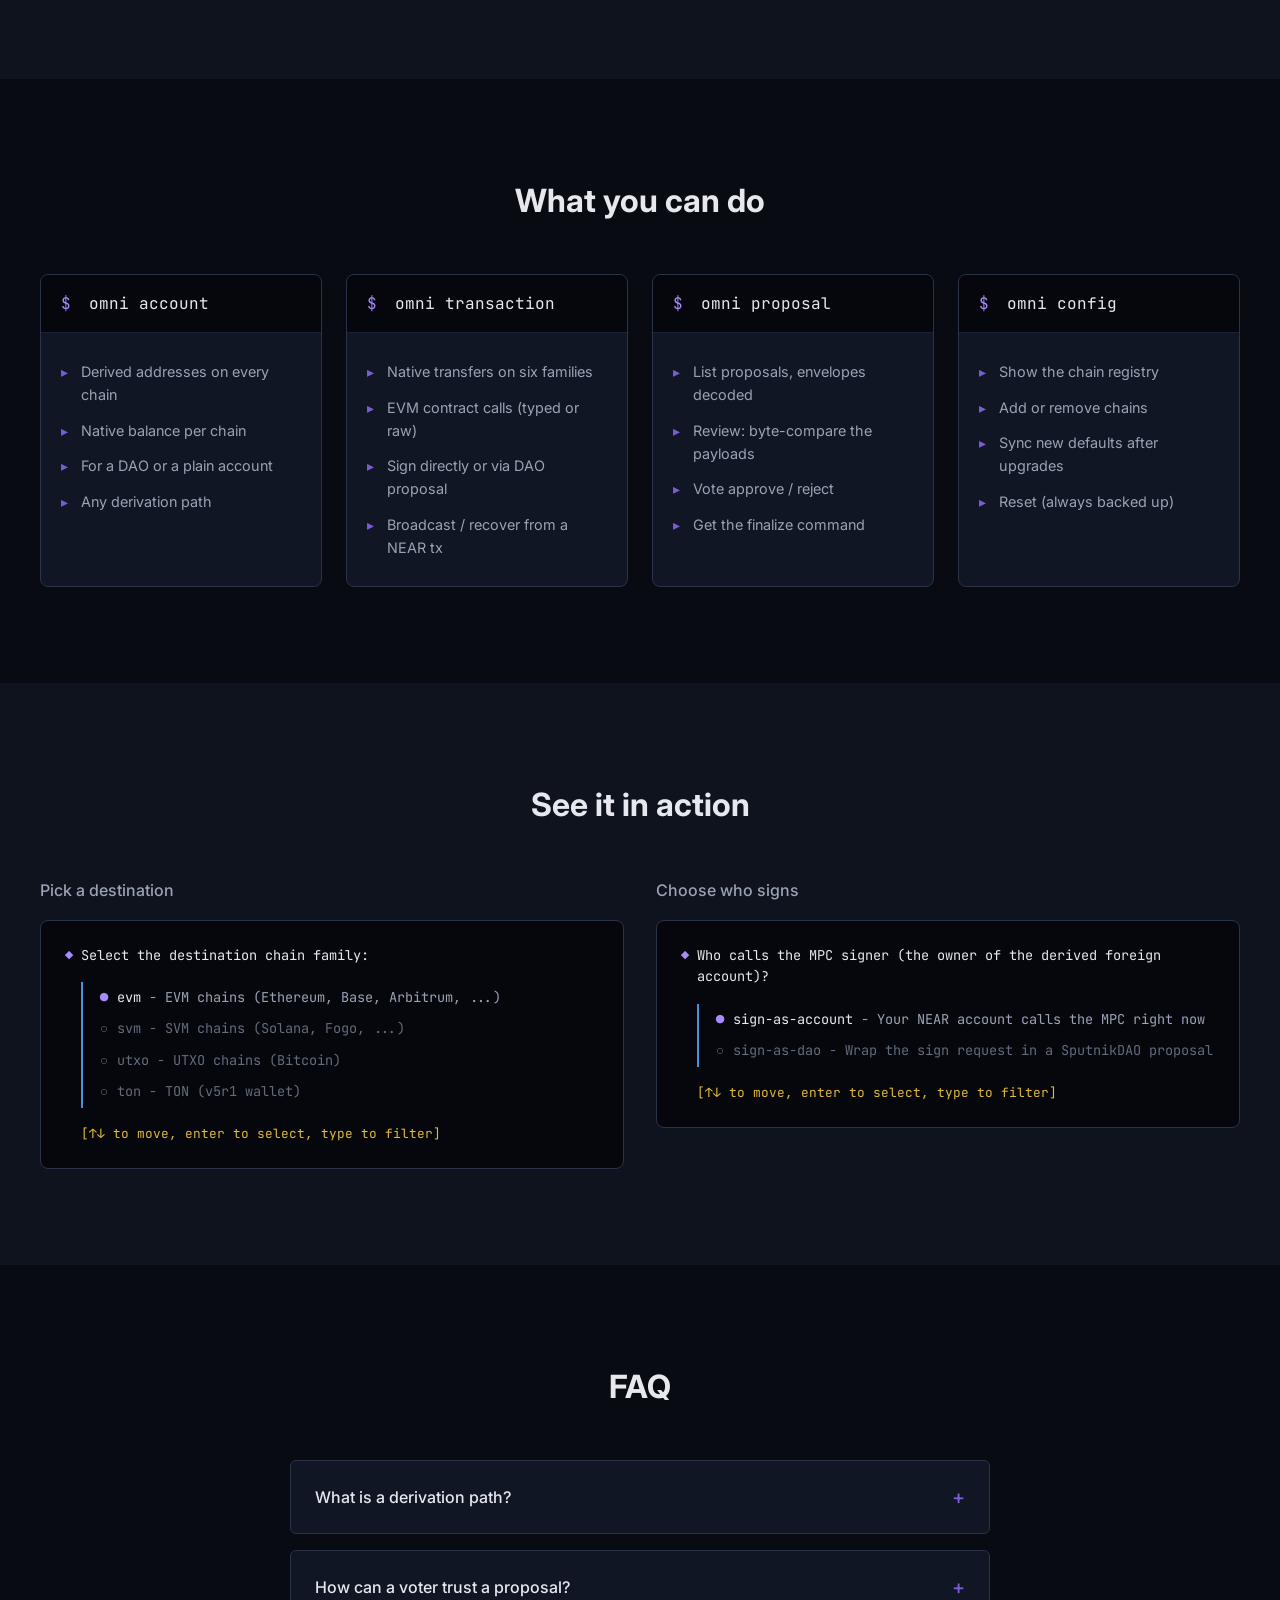
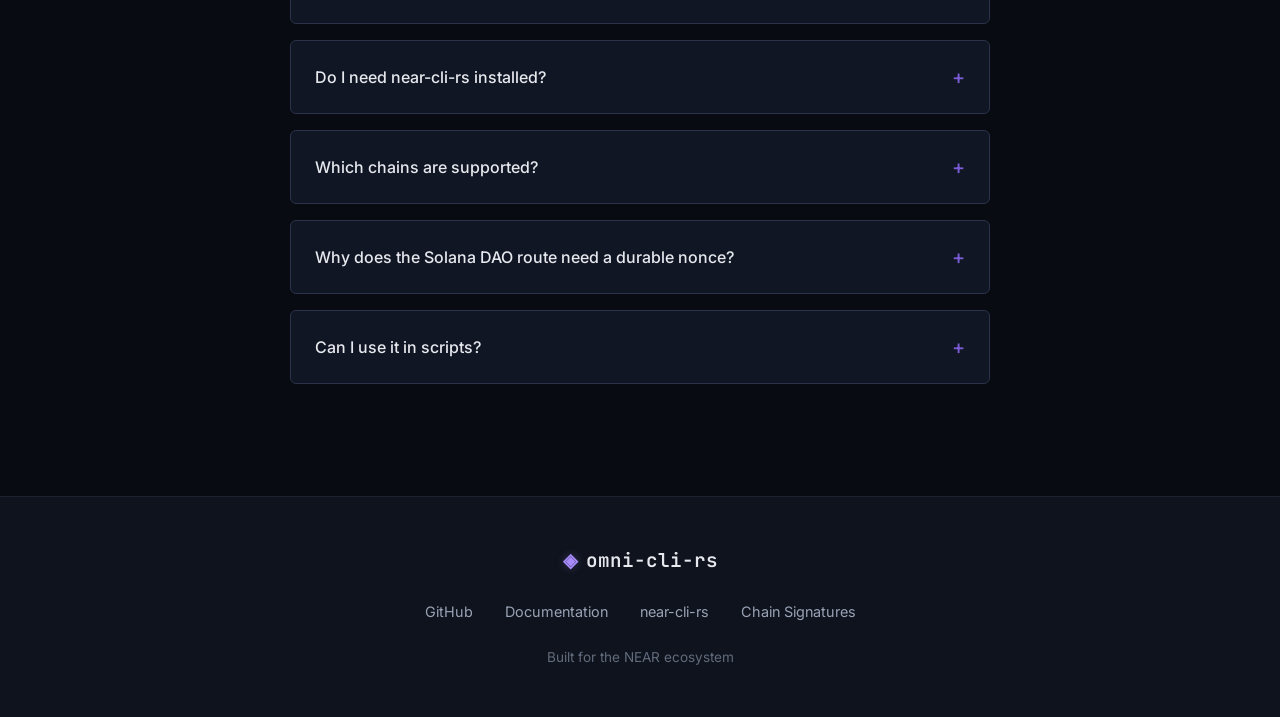
==== commit 2f035f36: "chore: updated ui" ====
--- a/index.html
+++ b/index.html
@@ -4,7 +4,7 @@
     <meta charset="UTF-8">
     <meta name="viewport" content="width=device-width, initial-scale=1.0">
     <title>omni-cli-rs - One NEAR DAO, every chain</title>
-    <meta name="description" content="omni controls accounts on EVM, Solana, Bitcoin, Aptos, Sui and TON from NEAR - via a SputnikDAO or a plain account - using MPC chain signatures. A near-cli-rs extension written in Rust.">
+    <meta name="description" content="omni controls accounts on EVM, Solana, Bitcoin, Aptos, Sui and TON from NEAR via a SputnikDAO or a plain account using MPC chain signatures. A near-cli-rs extension written in Rust.">
     <link rel="preconnect" href="https://fonts.googleapis.com">
     <link rel="preconnect" href="https://fonts.gstatic.com" crossorigin>
     <link href="https://fonts.googleapis.com/css2?family=JetBrains+Mono:wght@400;500;600;700&family=Inter:wght@400;500;600;700&display=swap" rel="stylesheet">
--- a/styles.css
+++ b/styles.css
@@ -1,27 +1,33 @@
-/* CSS Variables - Brown-black + Neon Green Theme */
+/* CSS Variables - Blue-black + Electric Violet Theme */
 :root {
-    /* Brown-black backgrounds */
-    --bg-primary: #0d0b09;
-    --bg-secondary: #1a1612;
-    --bg-tertiary: #252018;
-    --bg-card: #1f1a14;
-    --bg-terminal: #0a0908;
-
-    /* Neon green accents */
-    --accent-primary: #00ec97;
-    --accent-secondary: #00d489;
-    --accent-dim: #00a36c;
-    --accent-glow: rgba(0, 236, 151, 0.3);
+    /* Blue-black backgrounds */
+    --bg-primary: #080b12;
+    --bg-secondary: #0e131d;
+    --bg-tertiary: #151c2a;
+    --bg-card: #101623;
+    --bg-terminal: #05070d;
+
+    /* Electric violet accents */
+    --accent-primary: #a78bfa;
+    --accent-secondary: #c4b5fd;
+    --accent-dim: #7c5cd6;
+    --accent-glow: rgba(167, 139, 250, 0.3);
+
+    /* Terminal semantics (independent of the UI accent): success, the
+       yellow the CLI uses for hints and runnable commands, and selection. */
+    --term-ok: #4ade80;
+    --term-warn: #e2b93b;
+    --term-info: #4a90d9;
 
     /* Text colors */
-    --text-primary: #e8e4df;
-    --text-secondary: #a39e96;
-    --text-muted: #6b6660;
-    --text-code: #c9c5bf;
+    --text-primary: #e6e8ee;
+    --text-secondary: #9aa3b5;
+    --text-muted: #626b7c;
+    --text-code: #c5c9d3;
 
     /* Border colors */
-    --border-primary: #3d352c;
-    --border-secondary: #2a241e;
+    --border-primary: #2a3347;
+    --border-secondary: #1b2232;
     --border-accent: var(--accent-dim);
 
     /* Typography */
@@ -79,7 +85,7 @@
     left: 0;
     right: 0;
     z-index: 100;
-    background: rgba(13, 11, 9, 0.9);
+    background: rgba(8, 11, 18, 0.9);
     backdrop-filter: blur(10px);
     border-bottom: 1px solid var(--border-secondary);
 }
@@ -128,7 +134,7 @@
     padding: 10rem 2rem 6rem;
     text-align: center;
     background:
-        radial-gradient(ellipse at 50% 0%, rgba(0, 236, 151, 0.05) 0%, transparent 50%),
+        radial-gradient(ellipse at 50% 0%, rgba(167, 139, 250, 0.06) 0%, transparent 50%),
         var(--bg-primary);
 }
 
@@ -311,7 +317,7 @@
 }
 
 .terminal-window {
-    max-width: 900px;
+    max-width: 1100px;
     margin: 0 auto;
     background: var(--bg-terminal);
     border-radius: 8px;
@@ -549,7 +555,7 @@
 
 .term-options {
     margin-left: 1rem;
-    border-left: 2px solid #4a90d9;
+    border-left: 2px solid var(--term-info);
     padding-left: 1rem;
 }
 
@@ -591,7 +597,7 @@
 .term-hint {
     margin-top: 1rem;
     margin-left: 1rem;
-    color: #c9a227;
+    color: var(--term-warn);
     font-size: 0.8rem;
 }
 
@@ -759,7 +765,7 @@
 
 /* Keep column alignment in table-style terminal output. */
 .terminal-line {
-    white-space: pre-wrap;
+    white-space: pre;
 }
 
 .terminal-body {
@@ -767,11 +773,11 @@
 }
 
 .terminal-ok {
-    color: var(--accent-primary);
+    color: var(--term-ok);
 }
 
 .terminal-warn {
-    color: #c9a227;
+    color: var(--term-warn);
 }
 
 /* The DAO route: four numbered steps in the command-card style. */
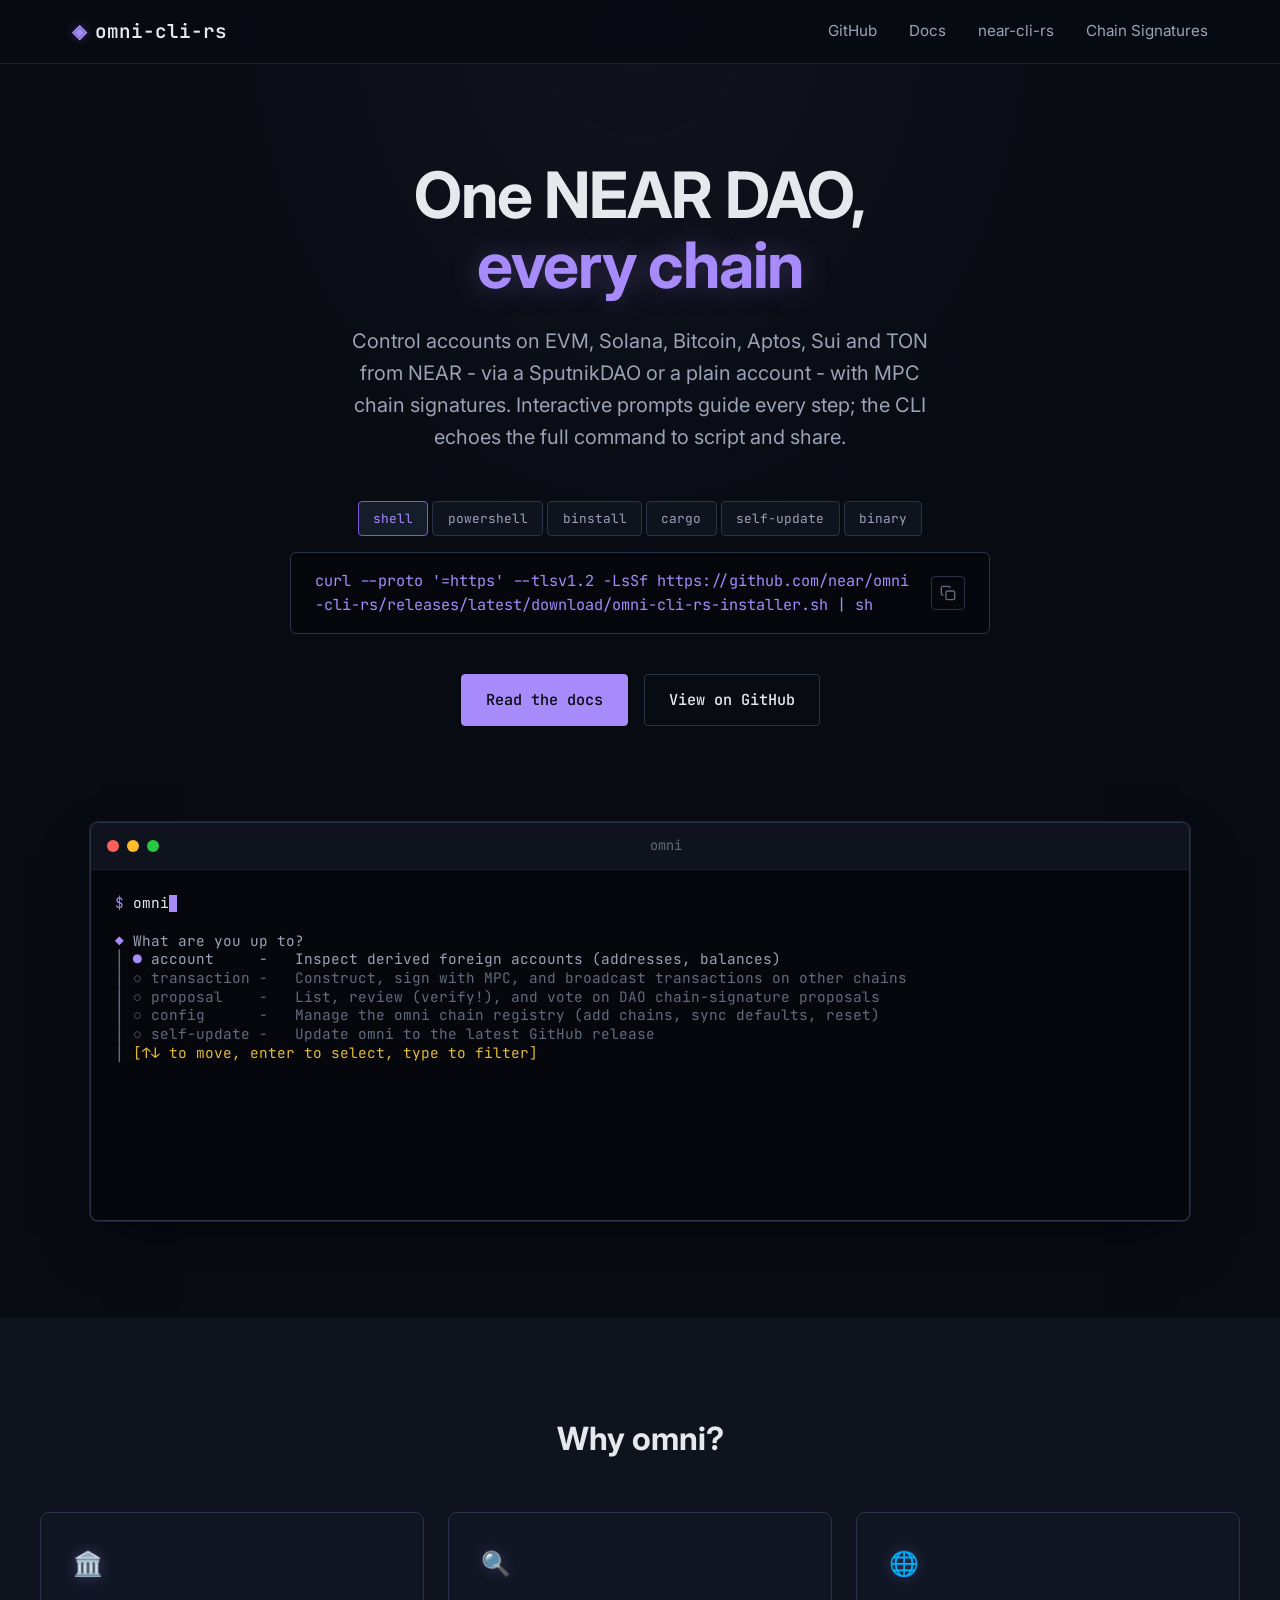
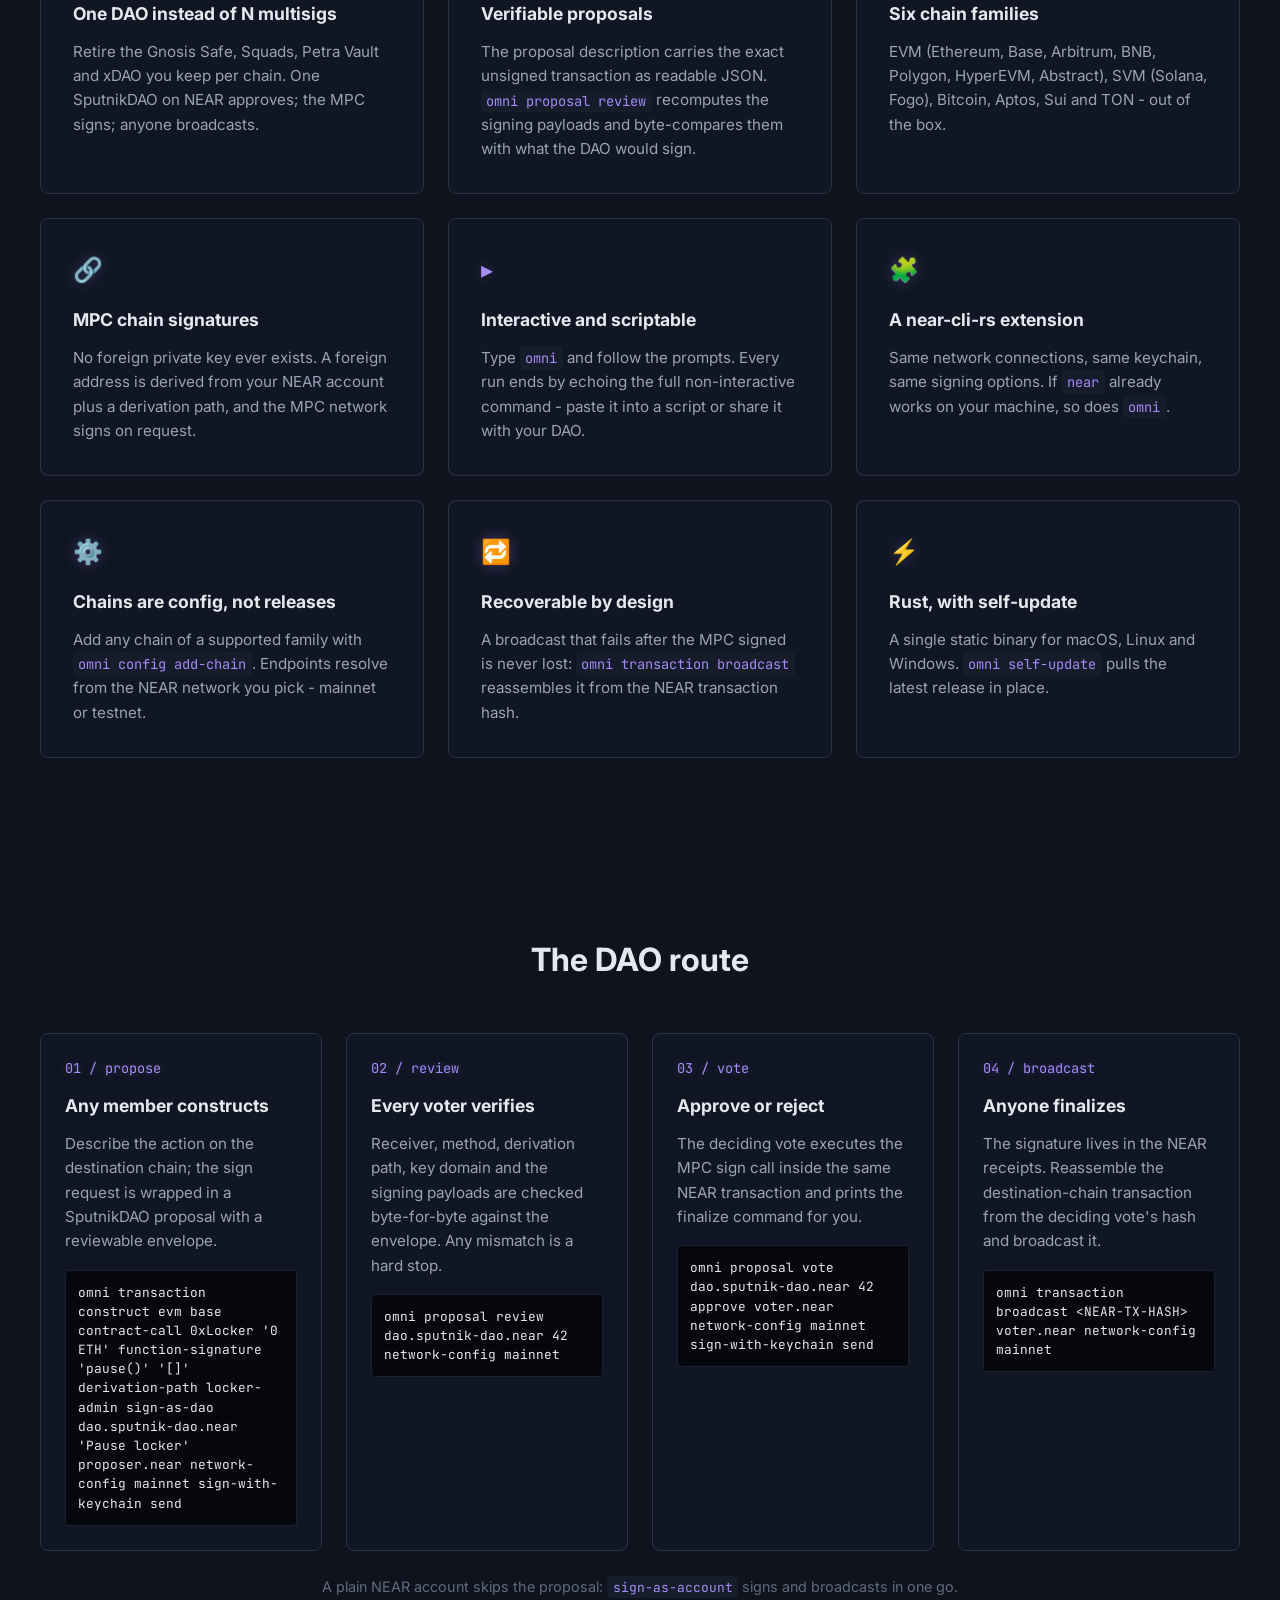
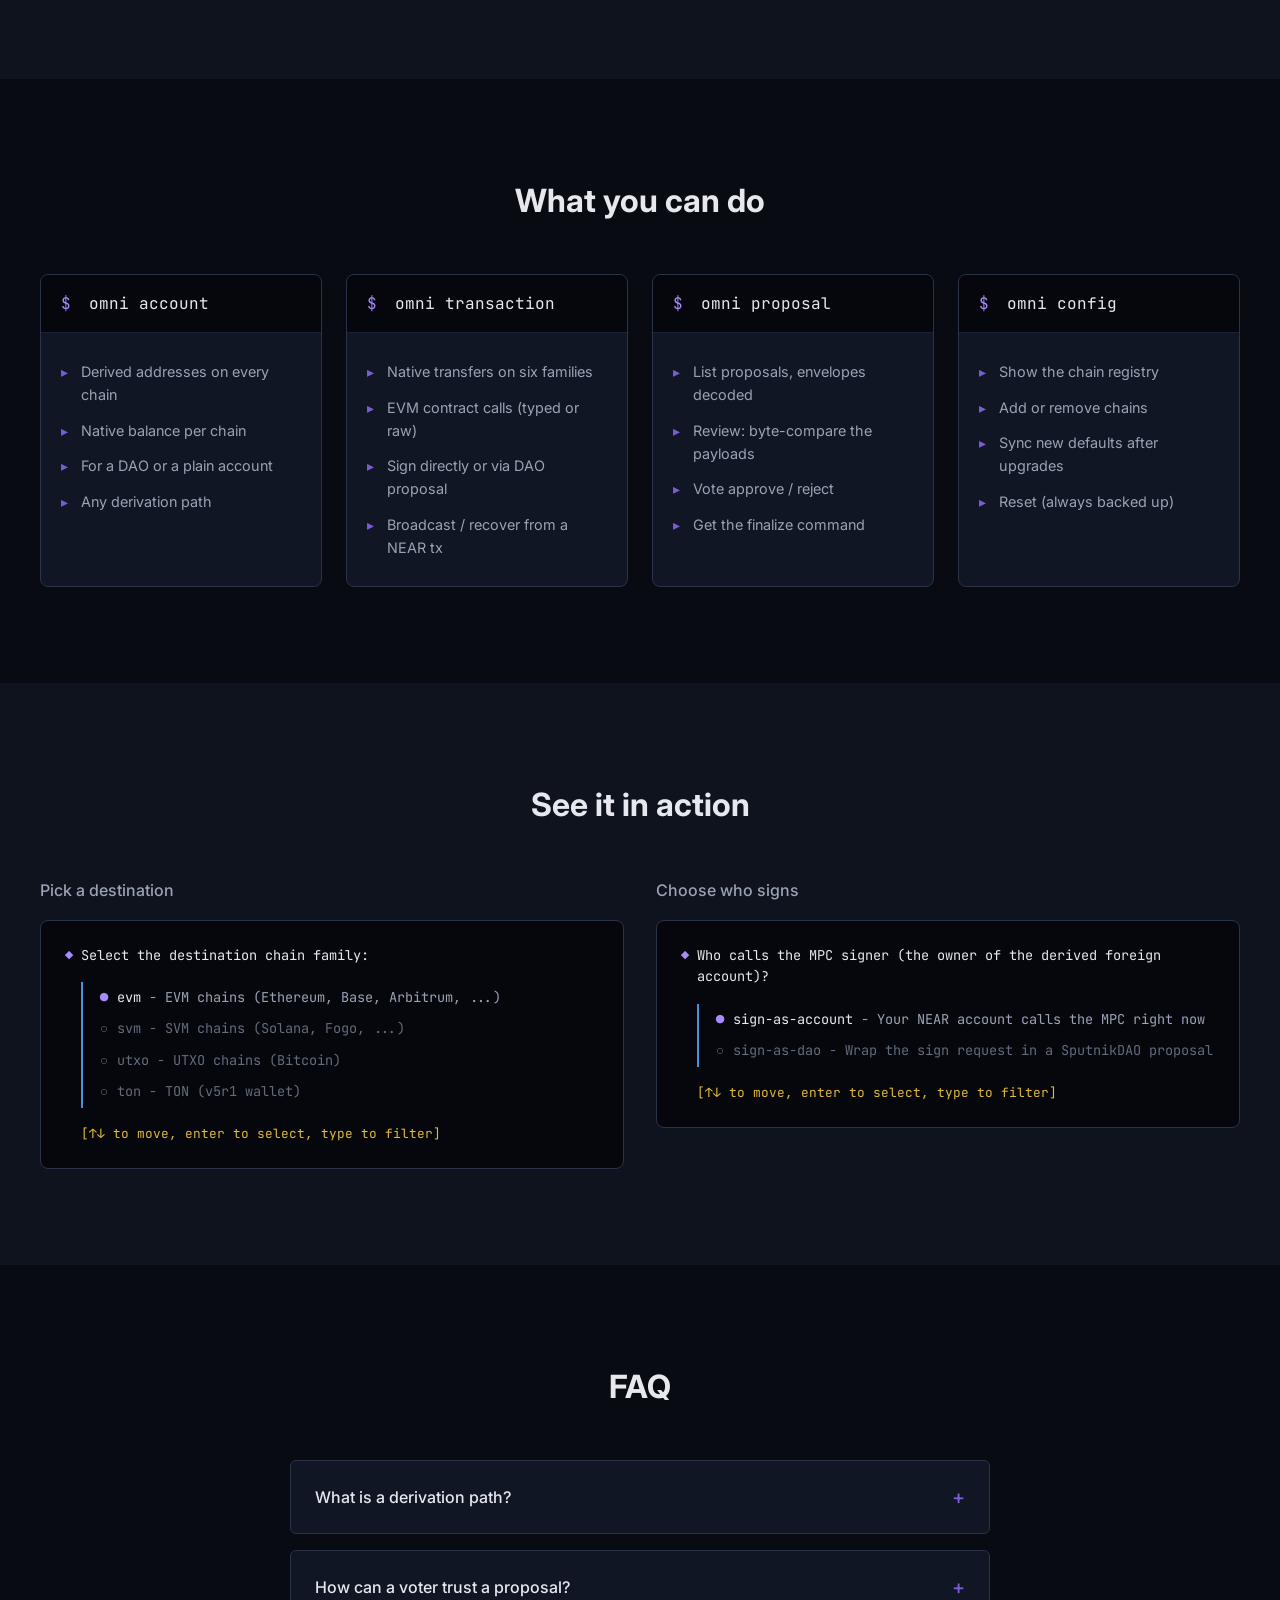
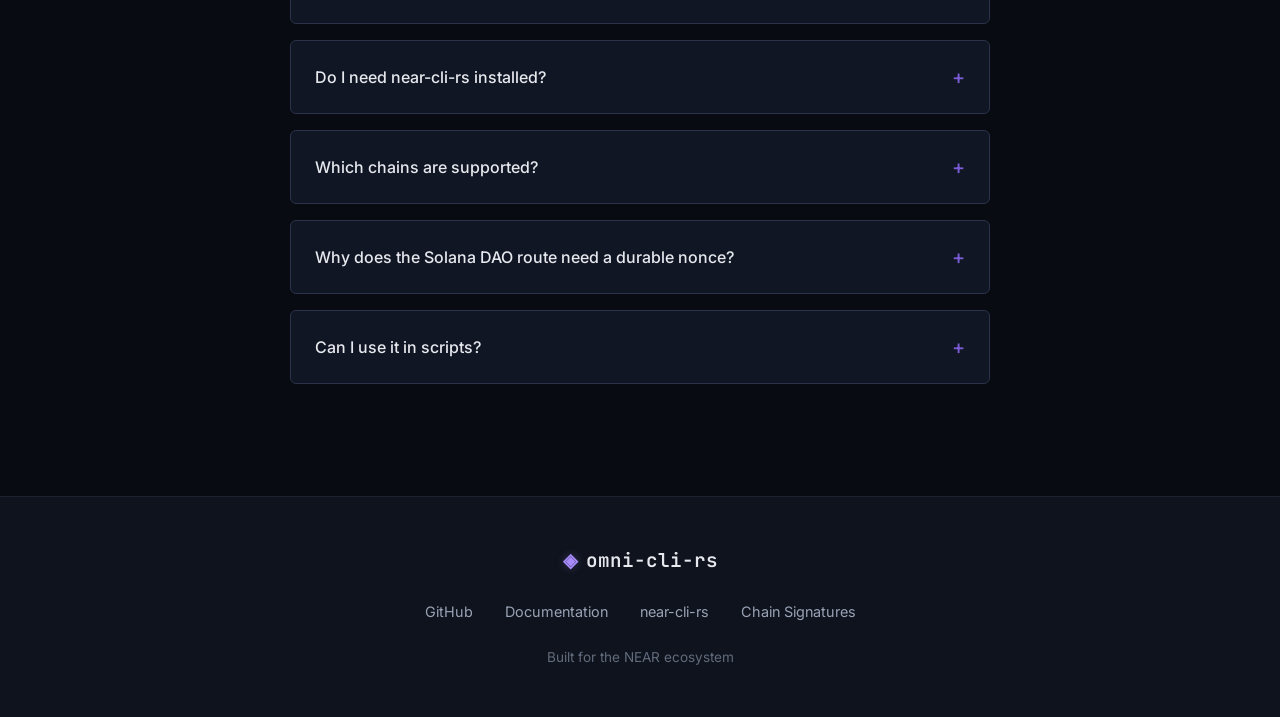
==== commit 2244eb45: "chore: listed all possible ways to update cli" ====
--- a/index.html
+++ b/index.html
@@ -46,13 +46,15 @@
                 <div class="install-tabs">
                     <button class="install-tab active" data-tab="shell">shell</button>
                     <button class="install-tab" data-tab="powershell">powershell</button>
+                    <button class="install-tab" data-tab="binstall">binstall</button>
                     <button class="install-tab" data-tab="cargo">cargo</button>
+                    <button class="install-tab" data-tab="self-update">self-update</button>
                     <button class="install-tab" data-tab="binary">binary</button>
                 </div>
                 <div class="install-content">
                     <div class="install-pane active" id="shell">
                         <code>curl --proto '=https' --tlsv1.2 -LsSf https://github.com/near/omni-cli-rs/releases/latest/download/omni-cli-rs-installer.sh | sh</code>
-                        <button class="copy-btn" data-copy="curl --proto '=https' --tlsv1.2 -LsSf https://github.com/near/omni-cli-rs/releases/latest/download/omni-cli-rs-installer.sh | sh" aria-label="Copy to clipboard">
+                        <button class="copy-btn" data-copy="curl --proto &#x27;=https&#x27; --tlsv1.2 -LsSf https://github.com/near/omni-cli-rs/releases/latest/download/omni-cli-rs-installer.sh | sh" aria-label="Copy to clipboard">
                             <svg class="copy-icon" viewBox="0 0 24 24" fill="none" stroke="currentColor" stroke-width="2"><rect x="9" y="9" width="13" height="13" rx="2"/><path d="M5 15H4a2 2 0 01-2-2V4a2 2 0 012-2h9a2 2 0 012 2v1"/></svg>
                             <svg class="check-icon" viewBox="0 0 24 24" fill="none" stroke="currentColor" stroke-width="2"><polyline points="20 6 9 17 4 12"/></svg>
                         </button>
@@ -64,6 +66,13 @@
                             <svg class="check-icon" viewBox="0 0 24 24" fill="none" stroke="currentColor" stroke-width="2"><polyline points="20 6 9 17 4 12"/></svg>
                         </button>
                     </div>
+                    <div class="install-pane" id="binstall">
+                        <code>cargo binstall --git https://github.com/near/omni-cli-rs omni-cli-rs</code>
+                        <button class="copy-btn" data-copy="cargo binstall --git https://github.com/near/omni-cli-rs omni-cli-rs" aria-label="Copy to clipboard">
+                            <svg class="copy-icon" viewBox="0 0 24 24" fill="none" stroke="currentColor" stroke-width="2"><rect x="9" y="9" width="13" height="13" rx="2"/><path d="M5 15H4a2 2 0 01-2-2V4a2 2 0 012-2h9a2 2 0 012 2v1"/></svg>
+                            <svg class="check-icon" viewBox="0 0 24 24" fill="none" stroke="currentColor" stroke-width="2"><polyline points="20 6 9 17 4 12"/></svg>
+                        </button>
+                    </div>
                     <div class="install-pane" id="cargo">
                         <code>cargo install --git https://github.com/near/omni-cli-rs</code>
                         <button class="copy-btn" data-copy="cargo install --git https://github.com/near/omni-cli-rs" aria-label="Copy to clipboard">
@@ -71,8 +80,15 @@
                             <svg class="check-icon" viewBox="0 0 24 24" fill="none" stroke="currentColor" stroke-width="2"><polyline points="20 6 9 17 4 12"/></svg>
                         </button>
                     </div>
+                    <div class="install-pane" id="self-update">
+                        <code>omni self-update</code>
+                        <button class="copy-btn" data-copy="omni self-update" aria-label="Copy to clipboard">
+                            <svg class="copy-icon" viewBox="0 0 24 24" fill="none" stroke="currentColor" stroke-width="2"><rect x="9" y="9" width="13" height="13" rx="2"/><path d="M5 15H4a2 2 0 01-2-2V4a2 2 0 012-2h9a2 2 0 012 2v1"/></svg>
+                            <svg class="check-icon" viewBox="0 0 24 24" fill="none" stroke="currentColor" stroke-width="2"><polyline points="20 6 9 17 4 12"/></svg>
+                        </button>
+                    </div>
                     <div class="install-pane" id="binary">
-                        <code># Download a portable binary from GitHub Releases<br>https://github.com/near/omni-cli-rs/releases</code>
+                        <code># Portable archives for macOS, Linux and Windows on the Releases page<br>https://github.com/near/omni-cli-rs/releases/latest</code>
                     </div>
                 </div>
             </div>
